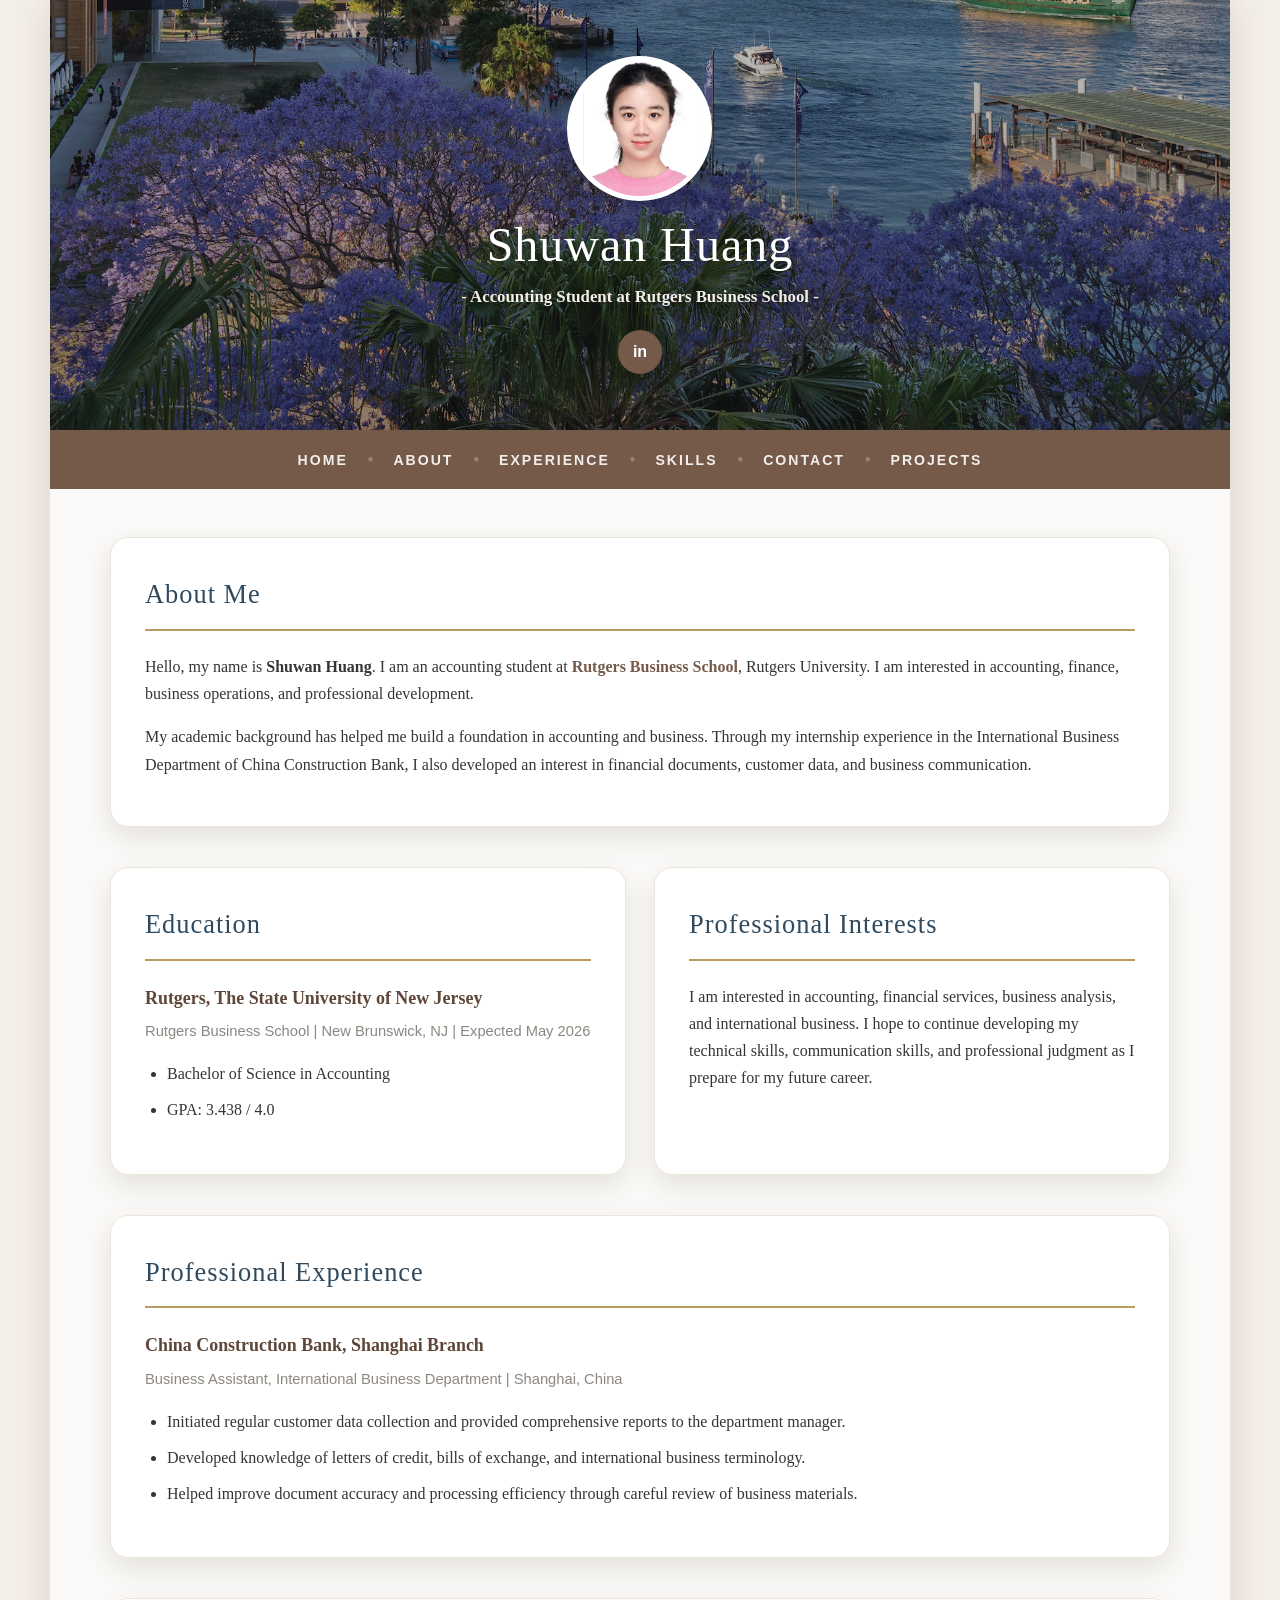
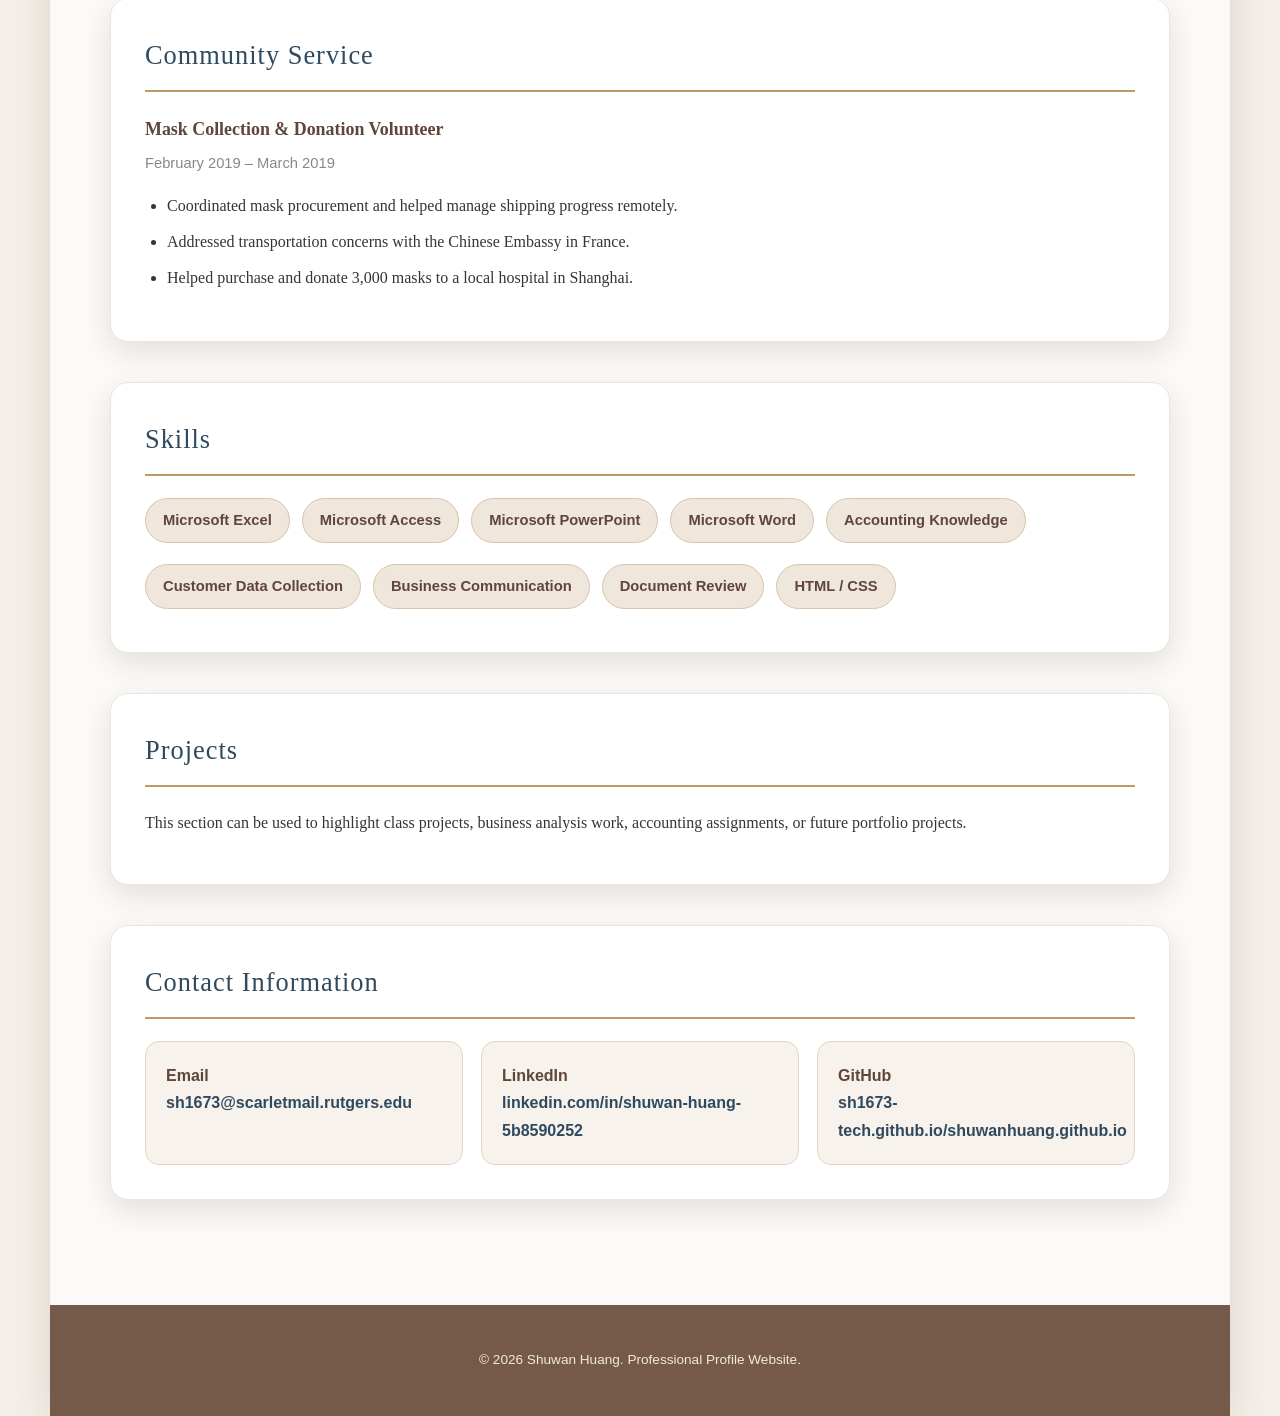
==== index.html @ 8caa64d0 "index.html" ====
<!DOCTYPE html>
<html lang="en">
<head>
    <meta charset="UTF-8">
    <meta name="viewport" content="width=device-width, initial-scale=1.0">
    <title>Professional Profile | Shuwan Huang</title>

    <style>
        :root {
            --cream: #f4efe8;
            --white: #ffffff;
            --warm-brown: #765a49;
            --deep-brown: #5f4638;
            --dark-blue: #2f4a5f;
            --gold: #b99b63;
            --text: #353535;
            --muted: #8d8780;
            --light-brown: #efe6dc;
            --card-shadow: 0 10px 28px rgba(70, 56, 45, 0.13);
        }

        * {
            box-sizing: border-box;
        }

        html {
            scroll-behavior: smooth;
        }

        body {
            margin: 0;
            font-family: Georgia, "Times New Roman", serif;
            background: var(--cream);
            color: var(--text);
            line-height: 1.7;
        }

        .page {
            max-width: 1180px;
            margin: 0 auto;
            background: var(--white);
            min-height: 100vh;
            box-shadow: 0 0 40px rgba(83, 67, 55, 0.16);
        }

        /* Compact Hero Section */
        .hero {
            min-height: 430px;
            background-image:
                linear-gradient(
                    rgba(20, 20, 20, 0.28),
                    rgba(20, 20, 20, 0.42)
                ),
                url("Assets/HeroImage.jpeg");
            background-size: cover;
            background-position: center;
            display: flex;
            align-items: center;
            justify-content: center;
            text-align: center;
            padding: 35px 20px;
            color: white;
        }

        .hero-content {
            max-width: 760px;
            padding: 18px 20px;
        }

        .profile-img {
            width: 145px;
            height: 145px;
            border-radius: 50%;
            object-fit: contain;
            object-position: center;
            background: #ffffff;
            border: 5px solid rgba(255, 255, 255, 0.95);
            box-shadow: 0 10px 26px rgba(0, 0, 0, 0.25);
            display: block;
            margin: 0 auto 18px;
        }

        .hero h1 {
            margin: 0;
            font-size: 3rem;
            font-weight: 500;
            letter-spacing: 1px;
            color: #ffffff;
            text-shadow: 0 3px 14px rgba(0, 0, 0, 0.35);
            line-height: 1.08;
        }

        .hero .subtitle {
            margin: 12px 0 0;
            font-size: 1.05rem;
            font-weight: 600;
            color: #f4efe8;
            text-shadow: 0 2px 10px rgba(0, 0, 0, 0.35);
        }

        .social-button {
            display: inline-flex;
            align-items: center;
            justify-content: center;
            margin-top: 18px;
            width: 44px;
            height: 44px;
            border-radius: 50%;
            background: var(--warm-brown);
            color: white;
            font-family: Arial, sans-serif;
            font-weight: bold;
            font-size: 1rem;
            text-decoration: none;
            transition: all 0.3s ease;
            box-shadow: 0 6px 18px rgba(0, 0, 0, 0.22);
        }

        .social-button:hover {
            background: var(--deep-brown);
            transform: translateY(-3px);
            text-decoration: none;
        }

        /* Navigation Bar */
        nav {
            background: var(--warm-brown);
            padding: 16px 20px;
            text-align: center;
            position: sticky;
            top: 0;
            z-index: 10;
        }

        nav a {
            color: white;
            text-decoration: none;
            font-family: "Segoe UI", Arial, sans-serif;
            font-weight: 700;
            letter-spacing: 2px;
            font-size: 0.88rem;
            text-transform: uppercase;
            margin: 0 16px;
            opacity: 0.9;
            transition: all 0.3s ease;
        }

        nav a:hover {
            opacity: 1;
            color: #f2dfb3;
            text-decoration: none;
        }

        nav span {
            color: rgba(255, 255, 255, 0.25);
            font-weight: bold;
        }

        /* Main Content */
        main {
            padding: 48px 60px 65px;
            background: #fbfaf8;
        }

        section {
            margin-bottom: 40px;
            background: white;
            border-radius: 18px;
            padding: 34px;
            box-shadow: var(--card-shadow);
            border: 1px solid #eee5da;
            transition: all 0.3s ease;
        }

        section:hover {
            transform: translateY(-3px);
            box-shadow: 0 14px 34px rgba(70, 56, 45, 0.17);
        }

        h2 {
            margin-top: 0;
            margin-bottom: 22px;
            color: var(--dark-blue);
            font-size: 1.65rem;
            font-weight: 500;
            letter-spacing: 1px;
            border-bottom: 2px solid var(--gold);
            padding-bottom: 12px;
        }

        h3 {
            margin-bottom: 6px;
            color: var(--deep-brown);
            font-size: 1.12rem;
        }

        p {
            margin-bottom: 14px;
        }

        .date-location {
            margin-top: 0;
            color: var(--muted);
            font-family: "Segoe UI", Arial, sans-serif;
            font-size: 0.92rem;
        }

        .highlight {
            color: var(--warm-brown);
            font-weight: 700;
        }

        ul {
            padding-left: 22px;
        }

        li {
            margin-bottom: 9px;
        }

        .two-column {
            display: grid;
            grid-template-columns: 1fr 1fr;
            gap: 28px;
        }

        .skills-list {
            display: flex;
            flex-wrap: wrap;
            gap: 12px;
            list-style: none;
            padding: 0;
            margin: 0;
        }

        .skills-list li {
            background: var(--light-brown);
            color: var(--deep-brown);
            border: 1px solid #d8c4ad;
            padding: 9px 17px;
            border-radius: 999px;
            font-family: "Segoe UI", Arial, sans-serif;
            font-size: 0.92rem;
            font-weight: 600;
        }

        .contact-grid {
            display: grid;
            grid-template-columns: repeat(auto-fit, minmax(230px, 1fr));
            gap: 18px;
            font-family: "Segoe UI", Arial, sans-serif;
        }

        .contact-card {
            background: #f7f2eb;
            padding: 20px;
            border-radius: 14px;
            border: 1px solid #e2d3c2;
            transition: all 0.3s ease;
        }

        .contact-card:hover {
            transform: translateY(-3px);
            box-shadow: 0 8px 18px rgba(70, 56, 45, 0.12);
        }

        .contact-card strong {
            color: var(--deep-brown);
        }

        a {
            color: var(--dark-blue);
            text-decoration: none;
            font-weight: 600;
        }

        a:hover {
            color: var(--warm-brown);
            text-decoration: underline;
        }

        footer {
            text-align: center;
            padding: 30px 20px;
            background: var(--warm-brown);
            color: #f1e8df;
            font-family: "Segoe UI", Arial, sans-serif;
            font-size: 0.85rem;
        }

        @media (max-width: 768px) {
            .hero {
                min-height: 390px;
                padding: 32px 18px;
            }

            .profile-img {
                width: 125px;
                height: 125px;
                margin-bottom: 16px;
            }

            .hero h1 {
                font-size: 2.3rem;
            }

            .hero .subtitle {
                font-size: 0.95rem;
            }

            .social-button {
                width: 40px;
                height: 40px;
                font-size: 0.95rem;
                margin-top: 15px;
            }

            nav a {
                display: inline-block;
                margin: 7px 9px;
                font-size: 0.78rem;
            }

            nav span {
                display: none;
            }

            main {
                padding: 35px 20px;
            }

            .two-column {
                grid-template-columns: 1fr;
            }

            section {
                padding: 26px;
            }
        }
    </style>
</head>

<body>
    <div class="page">

        <header class="hero">
            <div class="hero-content">
                <img src="Assets/ProfilePic.jpeg" alt="Shuwan Huang Profile Picture" class="profile-img">

                <h1>Shuwan Huang</h1>
                <p class="subtitle">- Accounting Student at Rutgers Business School -</p>

                <a class="social-button"
                   href="https://www.linkedin.com/in/shuwan-huang-5b8590252"
                   target="_blank"
                   aria-label="LinkedIn Profile">
                    in
                </a>
            </div>
        </header>

        <nav>
            <a href="#about">Home</a>
            <span>•</span>
            <a href="#education">About</a>
            <span>•</span>
            <a href="#experience">Experience</a>
            <span>•</span>
            <a href="#skills">Skills</a>
            <span>•</span>
            <a href="#contact">Contact</a>
            <span>•</span>
            <a href="#projects">Projects</a>
        </nav>

        <main>
            <section id="about">
                <h2>About Me</h2>

                <p>
                    Hello, my name is <strong>Shuwan Huang</strong>. I am an accounting student at
                    <span class="highlight">Rutgers Business School</span>, Rutgers University.
                    I am interested in accounting, finance, business operations, and professional development.
                </p>

                <p>
                    My academic background has helped me build a foundation in accounting and business.
                    Through my internship experience in the International Business Department of China Construction Bank,
                    I also developed an interest in financial documents, customer data, and business communication.
                </p>
            </section>

            <div class="two-column">
                <section id="education">
                    <h2>Education</h2>

                    <h3>Rutgers, The State University of New Jersey</h3>
                    <p class="date-location">
                        Rutgers Business School | New Brunswick, NJ | Expected May 2026
                    </p>

                    <ul>
                        <li>Bachelor of Science in Accounting</li>
                        <li>GPA: 3.438 / 4.0</li>
                    </ul>
                </section>

                <section id="interests">
                    <h2>Professional Interests</h2>

                    <p>
                        I am interested in accounting, financial services, business analysis,
                        and international business. I hope to continue developing my technical skills,
                        communication skills, and professional judgment as I prepare for my future career.
                    </p>
                </section>
            </div>

            <section id="experience">
                <h2>Professional Experience</h2>

                <h3>China Construction Bank, Shanghai Branch</h3>
                <p class="date-location">
                    Business Assistant, International Business Department | Shanghai, China
                </p>

                <ul>
                    <li>Initiated regular customer data collection and provided comprehensive reports to the department manager.</li>
                    <li>Developed knowledge of letters of credit, bills of exchange, and international business terminology.</li>
                    <li>Helped improve document accuracy and processing efficiency through careful review of business materials.</li>
                </ul>
            </section>

            <section id="service">
                <h2>Community Service</h2>

                <h3>Mask Collection & Donation Volunteer</h3>
                <p class="date-location">February 2019 – March 2019</p>

                <ul>
                    <li>Coordinated mask procurement and helped manage shipping progress remotely.</li>
                    <li>Addressed transportation concerns with the Chinese Embassy in France.</li>
                    <li>Helped purchase and donate 3,000 masks to a local hospital in Shanghai.</li>
                </ul>
            </section>

            <section id="skills">
                <h2>Skills</h2>

                <ul class="skills-list">
                    <li>Microsoft Excel</li>
                    <li>Microsoft Access</li>
                    <li>Microsoft PowerPoint</li>
                    <li>Microsoft Word</li>
                    <li>Accounting Knowledge</li>
                    <li>Customer Data Collection</li>
                    <li>Business Communication</li>
                    <li>Document Review</li>
                    <li>HTML / CSS</li>
                </ul>
            </section>

            <section id="projects">
                <h2>Projects</h2>

                <p>
                    This section can be used to highlight class projects, business analysis work,
                    accounting assignments, or future portfolio projects.
                </p>
            </section>

            <section id="contact">
                <h2>Contact Information</h2>

                <div class="contact-grid">
                    <div class="contact-card">
                        <strong>Email</strong><br>
                        <a href="mailto:sh1673@scarletmail.rutgers.edu">
                            sh1673@scarletmail.rutgers.edu
                        </a>
                    </div>

                    <div class="contact-card">
                        <strong>LinkedIn</strong><br>
                        <a href="https://www.linkedin.com/in/shuwan-huang-5b8590252" target="_blank">
                            linkedin.com/in/shuwan-huang-5b8590252
                        </a>
                    </div>

                    <div class="contact-card">
                        <strong>GitHub</strong><br>
                        <a href="https://sh1673-tech.github.io/shuwanhuang.github.io/" target="_blank">
                            sh1673-tech.github.io/shuwanhuang.github.io
                        </a>
                    </div>
                </div>
            </section>
        </main>

        <footer>
            <p>&copy; 2026 Shuwan Huang. Professional Profile Website.</p>
        </footer>

    </div>
</body>
</html>
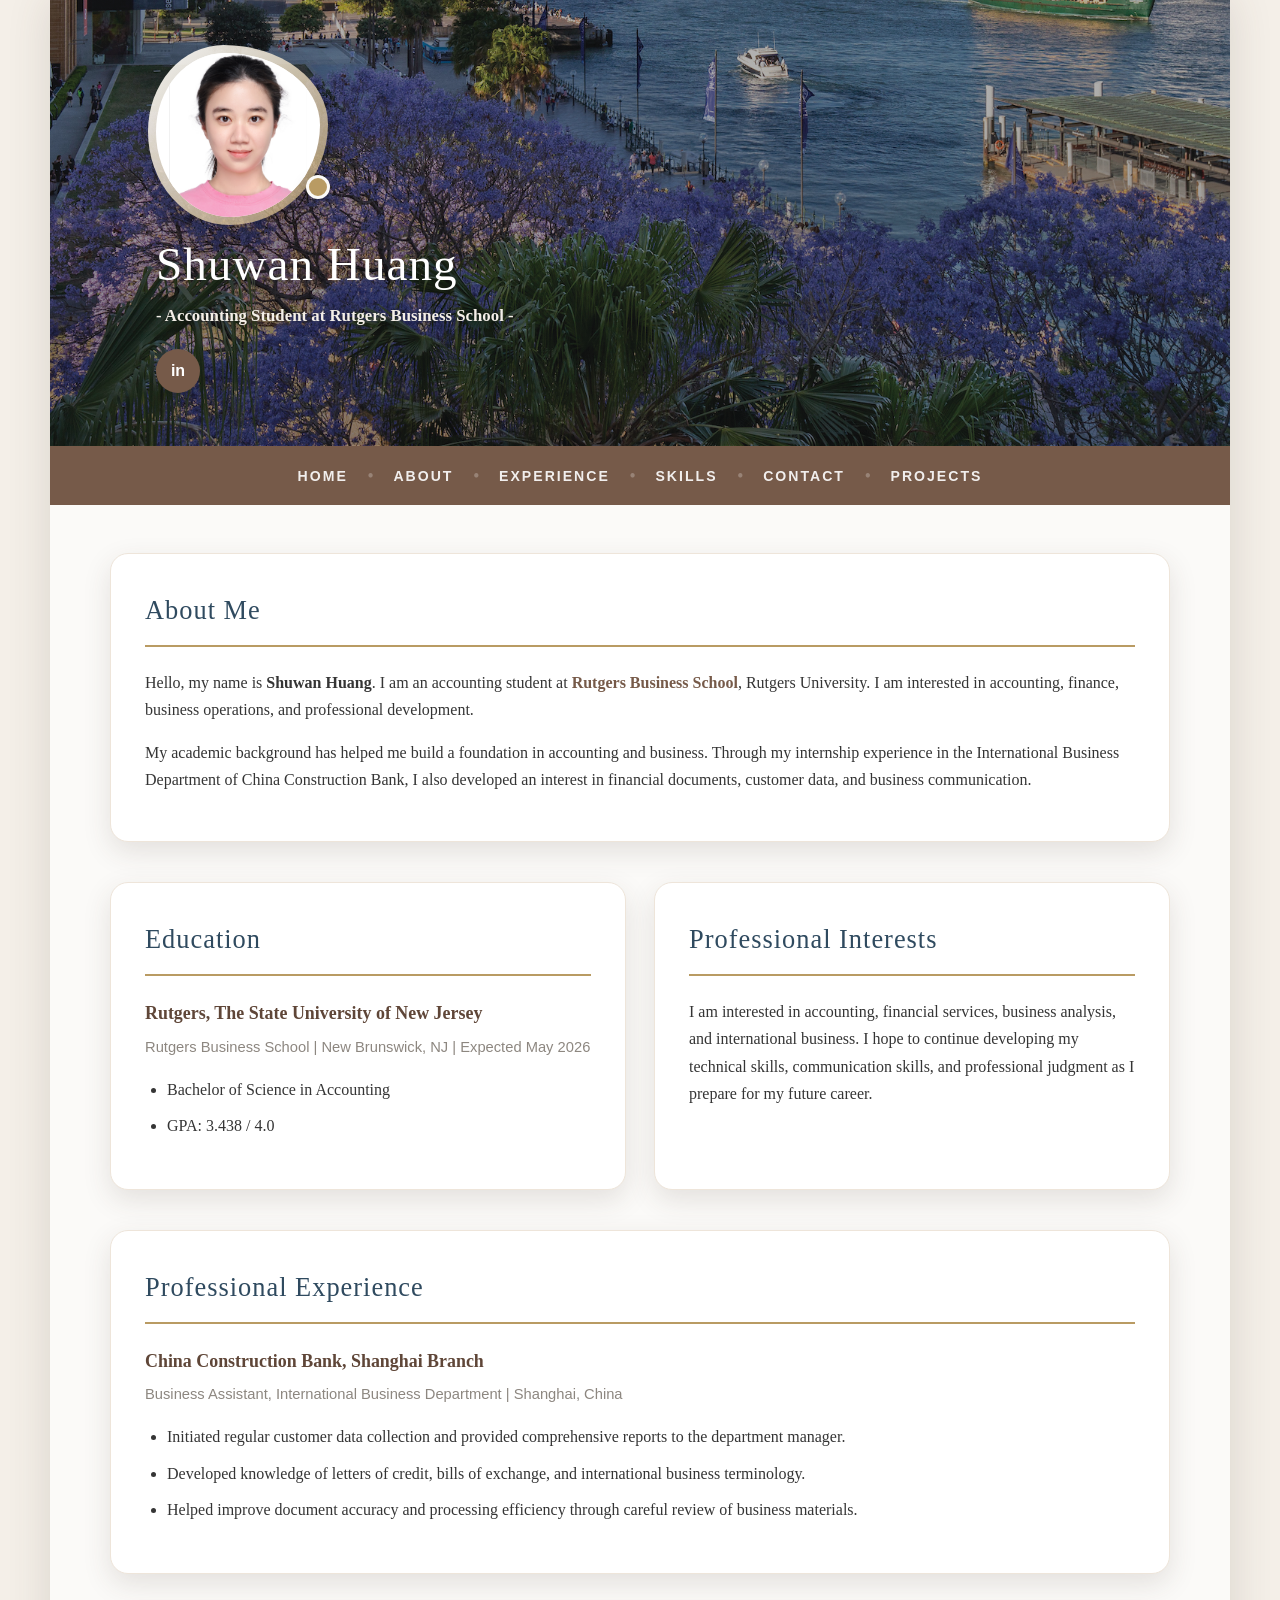
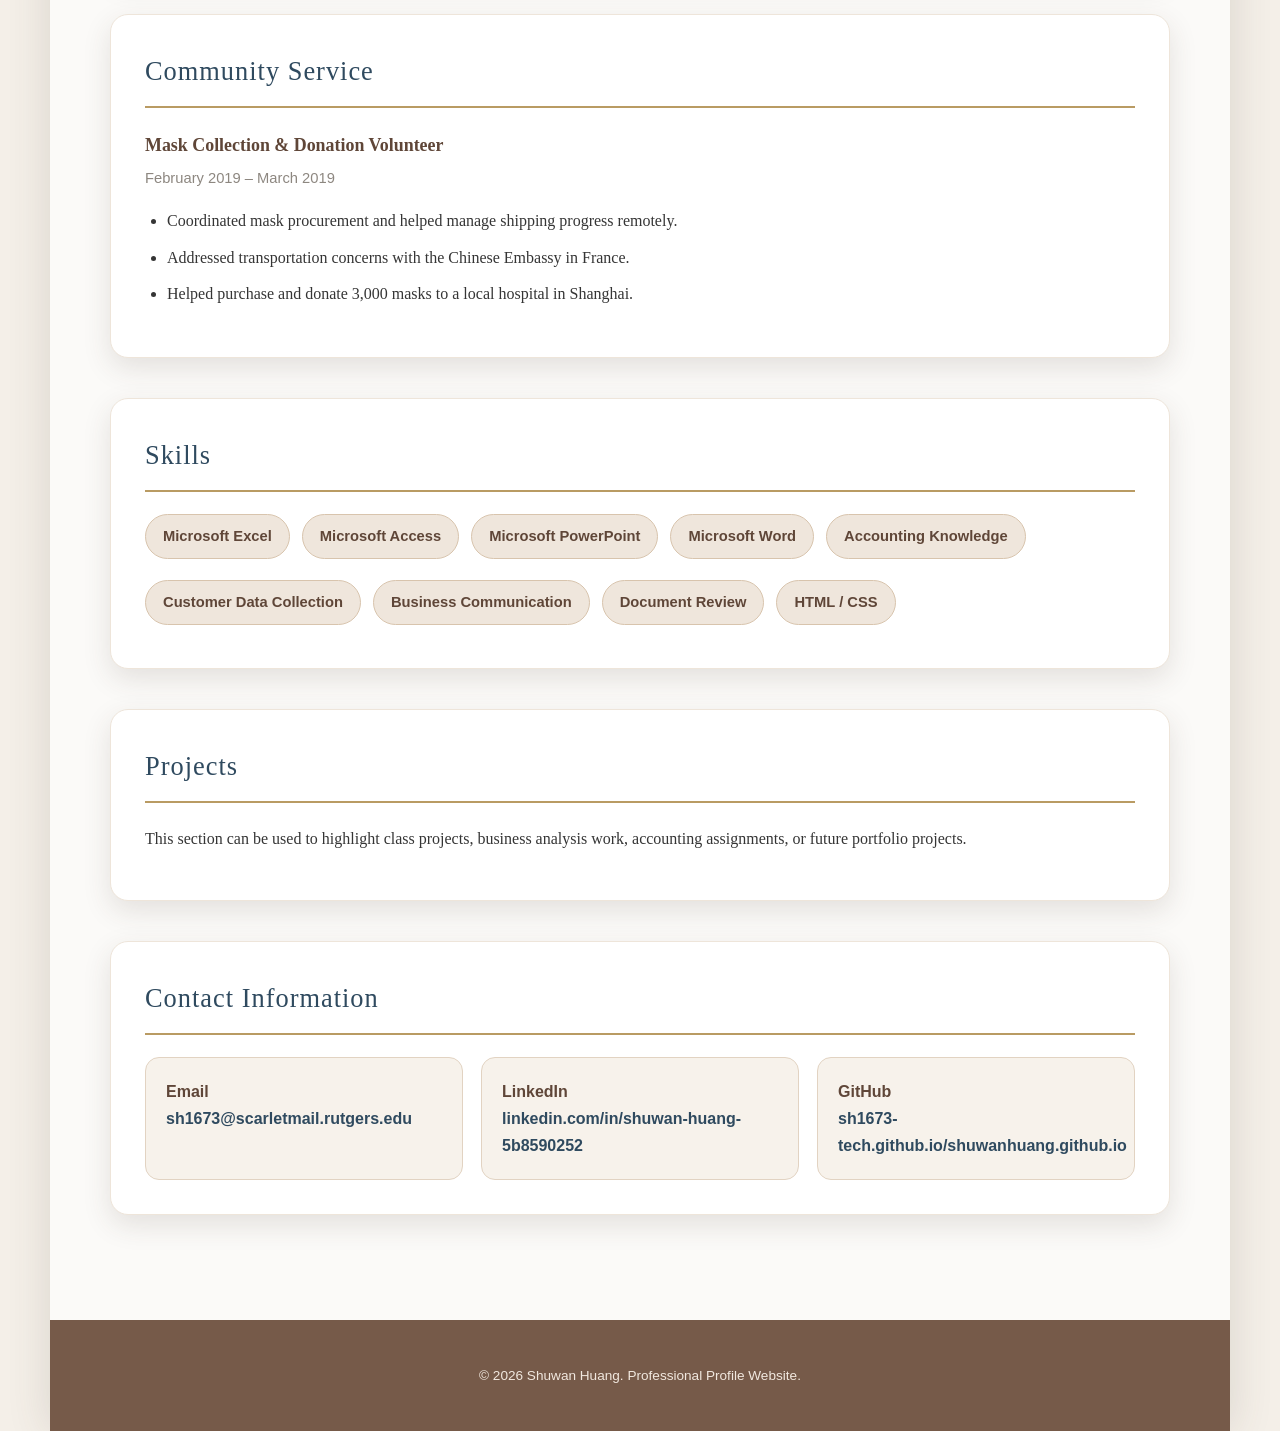
==== commit a08b8d75: "index.html" ====
--- a/index.html
+++ b/index.html
@@ -48,45 +48,82 @@
             min-height: 430px;
             background-image:
                 linear-gradient(
-                    rgba(20, 20, 20, 0.28),
-                    rgba(20, 20, 20, 0.42)
+                    rgba(20, 20, 20, 0.30),
+                    rgba(20, 20, 20, 0.46)
                 ),
                 url("Assets/HeroImage.jpeg");
             background-size: cover;
             background-position: center;
             display: flex;
             align-items: center;
-            justify-content: center;
-            text-align: center;
-            padding: 35px 20px;
+            justify-content: flex-start;
+            text-align: left;
+            padding: 35px 20px 35px 86px;
             color: white;
         }
 
         .hero-content {
-            max-width: 760px;
+            max-width: 560px;
             padding: 18px 20px;
         }
 
+        /* More dynamic profile frame */
+        .profile-frame {
+            position: relative;
+            width: 164px;
+            height: 164px;
+            margin: 0 0 22px 0;
+        }
+
+        .profile-frame::before {
+            content: "";
+            position: absolute;
+            inset: -8px;
+            background: linear-gradient(135deg, rgba(255,255,255,0.95), rgba(185,155,99,0.78));
+            border-radius: 42% 58% 55% 45% / 48% 44% 56% 52%;
+            box-shadow: 0 14px 34px rgba(0, 0, 0, 0.28);
+            z-index: 0;
+        }
+
+        .profile-frame::after {
+            content: "";
+            position: absolute;
+            width: 18px;
+            height: 18px;
+            right: -10px;
+            bottom: 18px;
+            background: var(--gold);
+            border: 3px solid rgba(255, 255, 255, 0.95);
+            border-radius: 50%;
+            box-shadow: 0 6px 16px rgba(0, 0, 0, 0.20);
+            z-index: 2;
+        }
+
         .profile-img {
-            width: 145px;
-            height: 145px;
-            border-radius: 50%;
+            position: relative;
+            z-index: 1;
+            width: 164px;
+            height: 164px;
+            border-radius: 42% 58% 55% 45% / 48% 44% 56% 52%;
             object-fit: contain;
             object-position: center;
             background: #ffffff;
-            border: 5px solid rgba(255, 255, 255, 0.95);
-            box-shadow: 0 10px 26px rgba(0, 0, 0, 0.25);
             display: block;
-            margin: 0 auto 18px;
+            transition: all 0.35s ease;
+        }
+
+        .profile-frame:hover .profile-img {
+            transform: scale(1.03);
+            border-radius: 50%;
         }
 
         .hero h1 {
             margin: 0;
-            font-size: 3rem;
+            font-size: 2.95rem;
             font-weight: 500;
             letter-spacing: 1px;
             color: #ffffff;
-            text-shadow: 0 3px 14px rgba(0, 0, 0, 0.35);
+            text-shadow: 0 3px 14px rgba(0, 0, 0, 0.36);
             line-height: 1.08;
         }
 
@@ -291,13 +328,25 @@
         @media (max-width: 768px) {
             .hero {
                 min-height: 390px;
-                padding: 32px 18px;
+                padding: 32px 22px;
+                justify-content: center;
+                text-align: center;
+            }
+
+            .hero-content {
+                max-width: 100%;
+                padding: 12px 10px;
+            }
+
+            .profile-frame {
+                width: 130px;
+                height: 130px;
+                margin: 0 auto 18px;
             }
 
             .profile-img {
-                width: 125px;
-                height: 125px;
-                margin-bottom: 16px;
+                width: 130px;
+                height: 130px;
             }
 
             .hero h1 {
@@ -345,7 +394,10 @@
 
         <header class="hero">
             <div class="hero-content">
-                <img src="Assets/ProfilePic.jpeg" alt="Shuwan Huang Profile Picture" class="profile-img">
+
+                <div class="profile-frame">
+                    <img src="Assets/ProfilePic.jpeg" alt="Shuwan Huang Profile Picture" class="profile-img">
+                </div>
 
                 <h1>Shuwan Huang</h1>
                 <p class="subtitle">- Accounting Student at Rutgers Business School -</p>
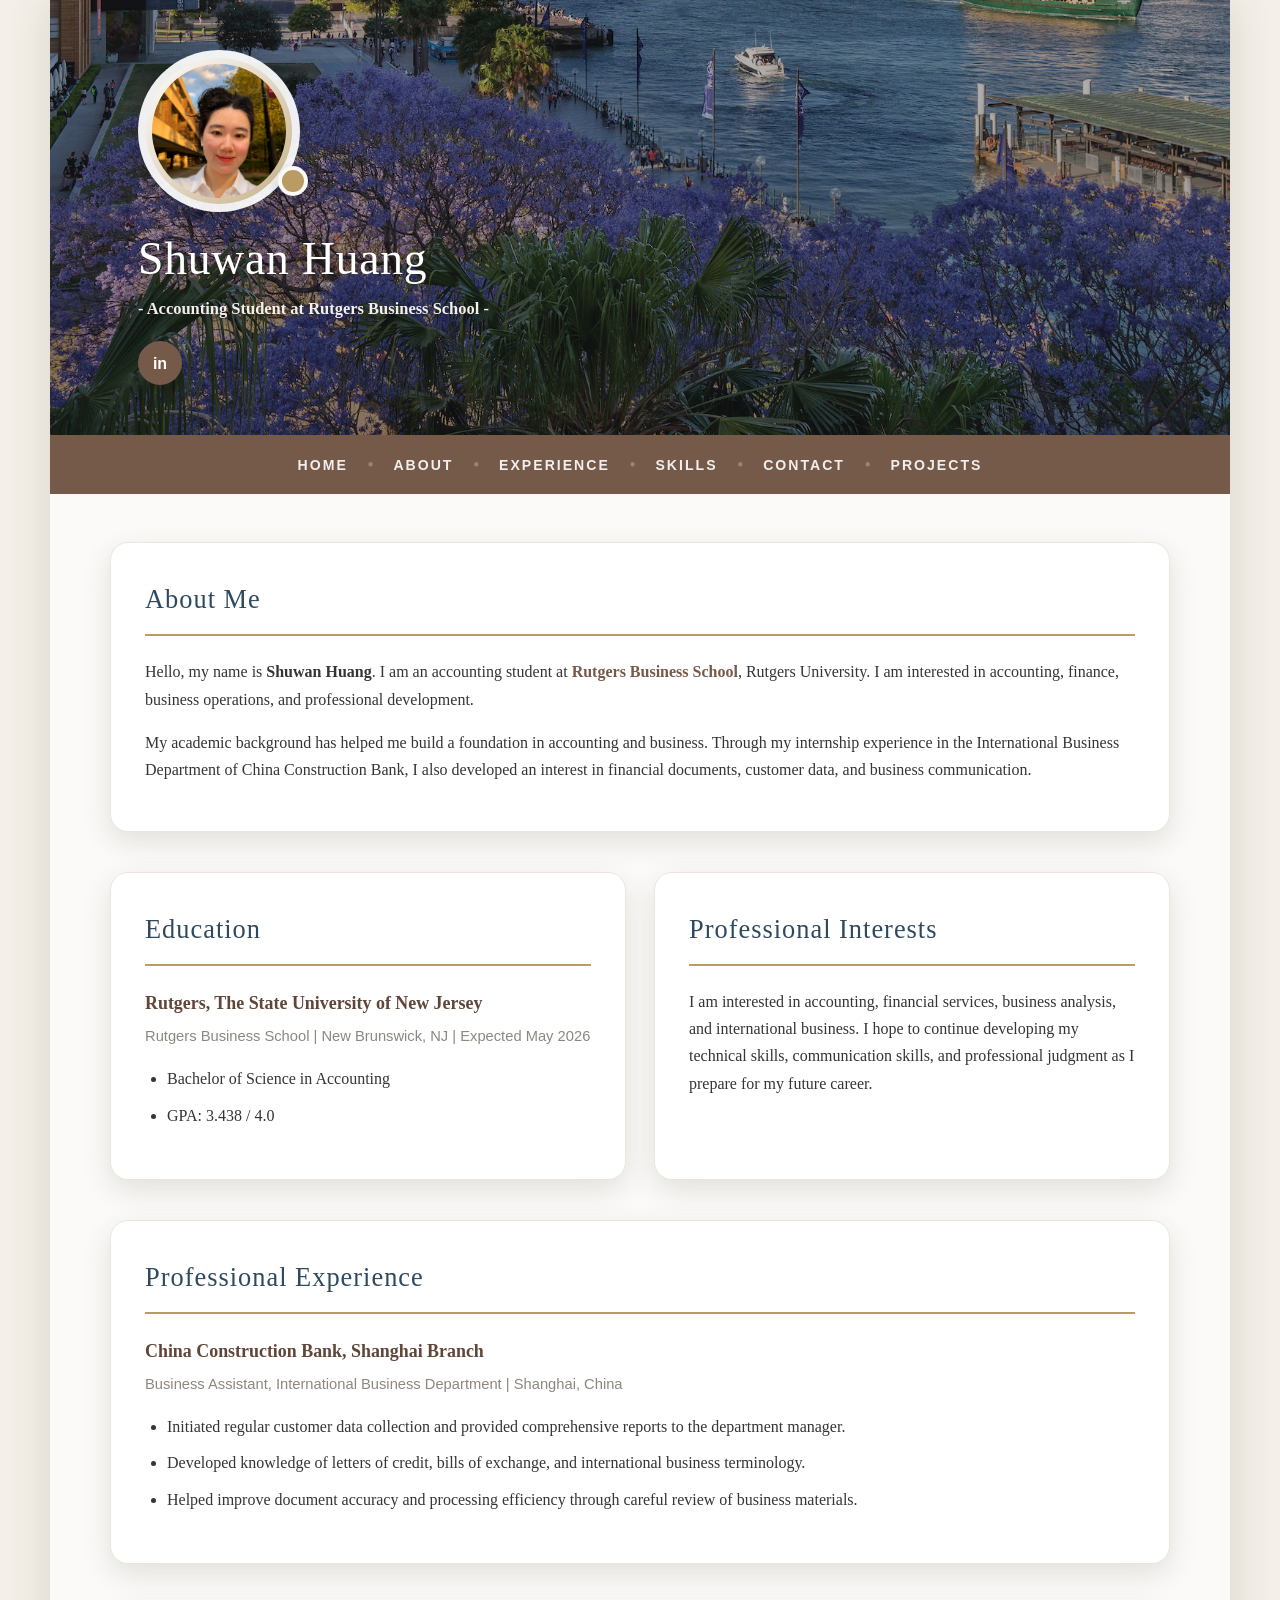
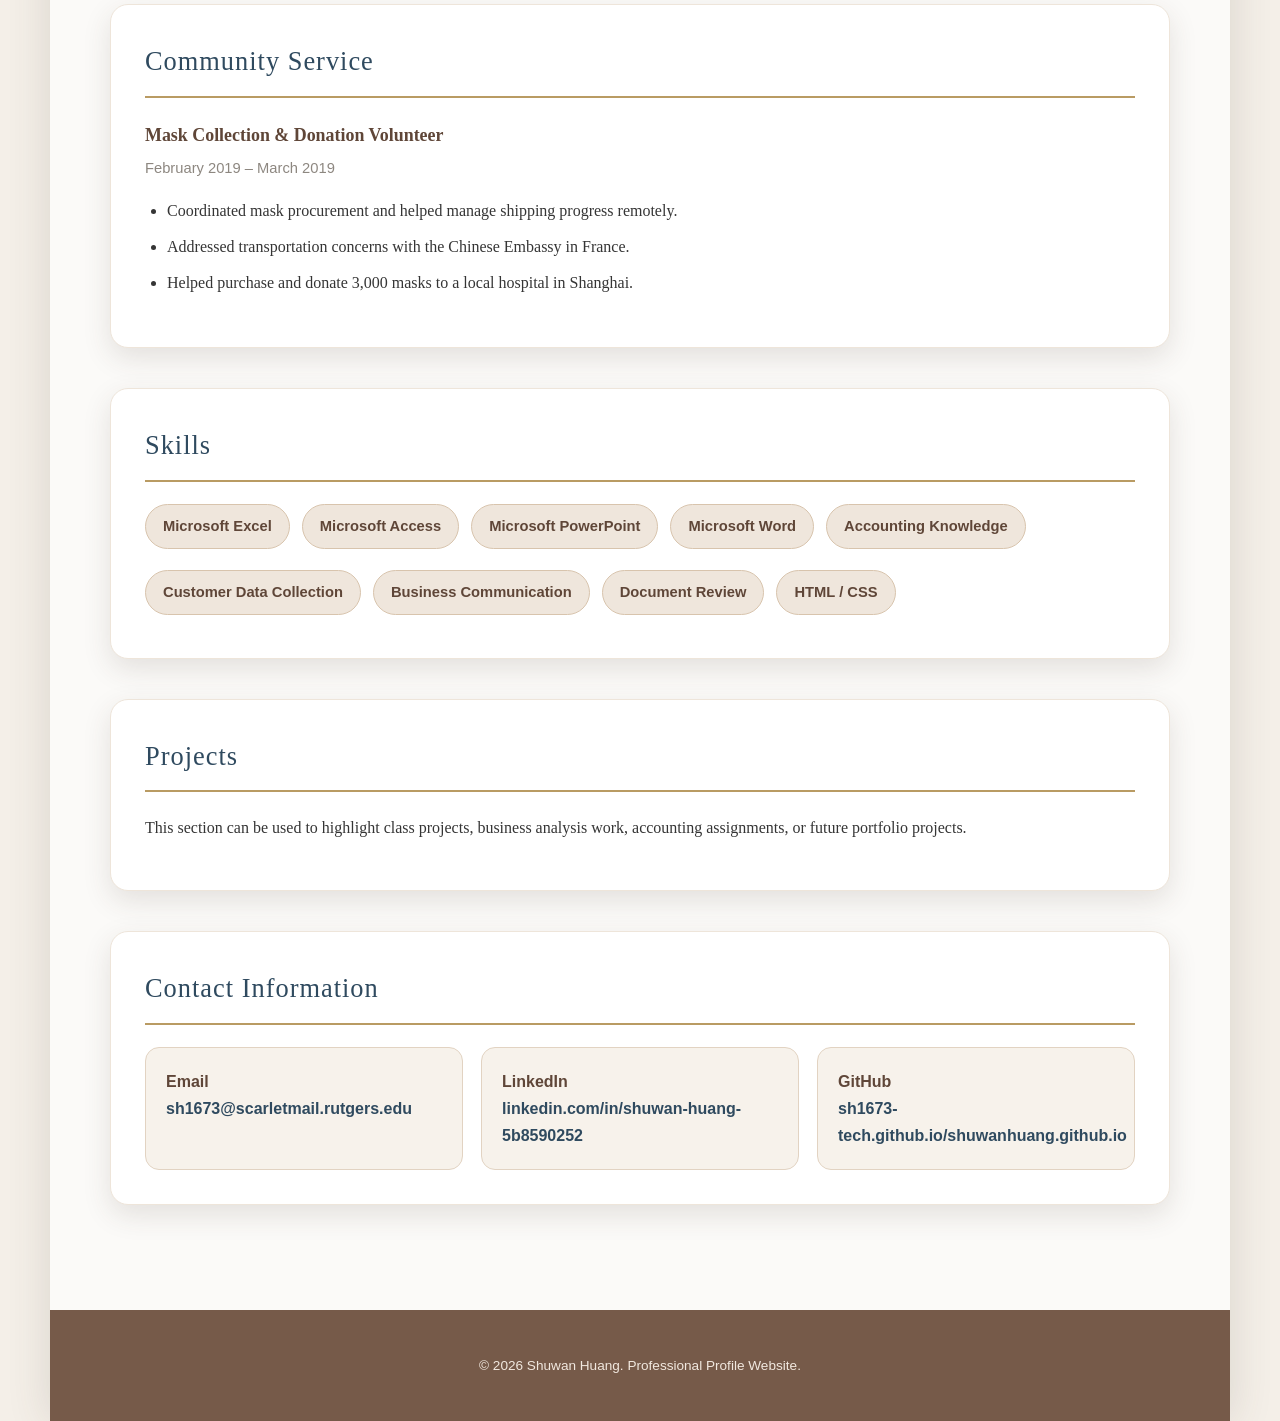
==== commit 7c70bd76: "index.html" ====
--- a/index.html
+++ b/index.html
@@ -43,9 +43,9 @@
             box-shadow: 0 0 40px rgba(83, 67, 55, 0.16);
         }
 
-        /* Compact Hero Section */
+        /* Hero Section */
         .hero {
-            min-height: 430px;
+            min-height: 420px;
             background-image:
                 linear-gradient(
                     rgba(20, 20, 20, 0.30),
@@ -58,78 +58,82 @@
             align-items: center;
             justify-content: flex-start;
             text-align: left;
-            padding: 35px 20px 35px 86px;
+            padding: 34px 20px 34px 78px;
             color: white;
         }
 
         .hero-content {
             max-width: 560px;
-            padding: 18px 20px;
-        }
-
-        /* More dynamic profile frame */
-        .profile-frame {
+            padding: 16px 10px;
+        }
+
+        /* Better avatar frame */
+        .profile-wrap {
             position: relative;
-            width: 164px;
-            height: 164px;
-            margin: 0 0 22px 0;
-        }
-
-        .profile-frame::before {
+            width: 162px;
+            height: 162px;
+            margin-bottom: 22px;
+        }
+
+        .profile-wrap::before {
             content: "";
             position: absolute;
-            inset: -8px;
-            background: linear-gradient(135deg, rgba(255,255,255,0.95), rgba(185,155,99,0.78));
-            border-radius: 42% 58% 55% 45% / 48% 44% 56% 52%;
-            box-shadow: 0 14px 34px rgba(0, 0, 0, 0.28);
+            width: 162px;
+            height: 162px;
+            border-radius: 50%;
+            background: rgba(255, 255, 255, 0.92);
+            top: 0;
+            left: 0;
+            box-shadow: 0 12px 28px rgba(0, 0, 0, 0.24);
             z-index: 0;
         }
 
-        .profile-frame::after {
+        .profile-wrap::after {
             content: "";
             position: absolute;
-            width: 18px;
-            height: 18px;
-            right: -10px;
-            bottom: 18px;
+            width: 22px;
+            height: 22px;
+            border-radius: 50%;
             background: var(--gold);
-            border: 3px solid rgba(255, 255, 255, 0.95);
+            border: 4px solid rgba(255, 255, 255, 0.95);
+            right: -8px;
+            bottom: 16px;
+            z-index: 3;
+            box-shadow: 0 6px 14px rgba(0, 0, 0, 0.18);
+        }
+
+        .profile-ring {
+            position: absolute;
+            inset: 8px;
             border-radius: 50%;
-            box-shadow: 0 6px 16px rgba(0, 0, 0, 0.20);
-            z-index: 2;
+            padding: 6px;
+            background: linear-gradient(135deg, rgba(255,255,255,0.96), rgba(185,155,99,0.75));
+            z-index: 1;
         }
 
         .profile-img {
-            position: relative;
-            z-index: 1;
-            width: 164px;
-            height: 164px;
-            border-radius: 42% 58% 55% 45% / 48% 44% 56% 52%;
-            object-fit: contain;
+            width: 100%;
+            height: 100%;
+            display: block;
+            border-radius: 50%;
+            object-fit: cover;
             object-position: center;
             background: #ffffff;
-            display: block;
-            transition: all 0.35s ease;
-        }
-
-        .profile-frame:hover .profile-img {
-            transform: scale(1.03);
-            border-radius: 50%;
         }
 
         .hero h1 {
             margin: 0;
-            font-size: 2.95rem;
+            font-size: 2.85rem;
             font-weight: 500;
-            letter-spacing: 1px;
+            letter-spacing: 0.8px;
             color: #ffffff;
-            text-shadow: 0 3px 14px rgba(0, 0, 0, 0.36);
+            text-shadow: 0 3px 14px rgba(0, 0, 0, 0.35);
             line-height: 1.08;
         }
 
         .hero .subtitle {
             margin: 12px 0 0;
-            font-size: 1.05rem;
+            font-size: 1.03rem;
             font-weight: 600;
             color: #f4efe8;
             text-shadow: 0 2px 10px rgba(0, 0, 0, 0.35);
@@ -328,7 +332,7 @@
         @media (max-width: 768px) {
             .hero {
                 min-height: 390px;
-                padding: 32px 22px;
+                padding: 30px 22px;
                 justify-content: center;
                 text-align: center;
             }
@@ -338,19 +342,24 @@
                 padding: 12px 10px;
             }
 
-            .profile-frame {
-                width: 130px;
-                height: 130px;
+            .profile-wrap {
+                width: 132px;
+                height: 132px;
                 margin: 0 auto 18px;
             }
 
-            .profile-img {
-                width: 130px;
-                height: 130px;
+            .profile-wrap::before {
+                width: 132px;
+                height: 132px;
+            }
+
+            .profile-ring {
+                inset: 7px;
+                padding: 5px;
             }
 
             .hero h1 {
-                font-size: 2.3rem;
+                font-size: 2.25rem;
             }
 
             .hero .subtitle {
@@ -395,8 +404,10 @@
         <header class="hero">
             <div class="hero-content">
 
-                <div class="profile-frame">
-                    <img src="Assets/ProfilePic.jpeg" alt="Shuwan Huang Profile Picture" class="profile-img">
+                <div class="profile-wrap">
+                    <div class="profile-ring">
+                        <img src="Assets/ProfilePic.jpeg" alt="Shuwan Huang Profile Picture" class="profile-img">
+                    </div>
                 </div>
 
                 <h1>Shuwan Huang</h1>
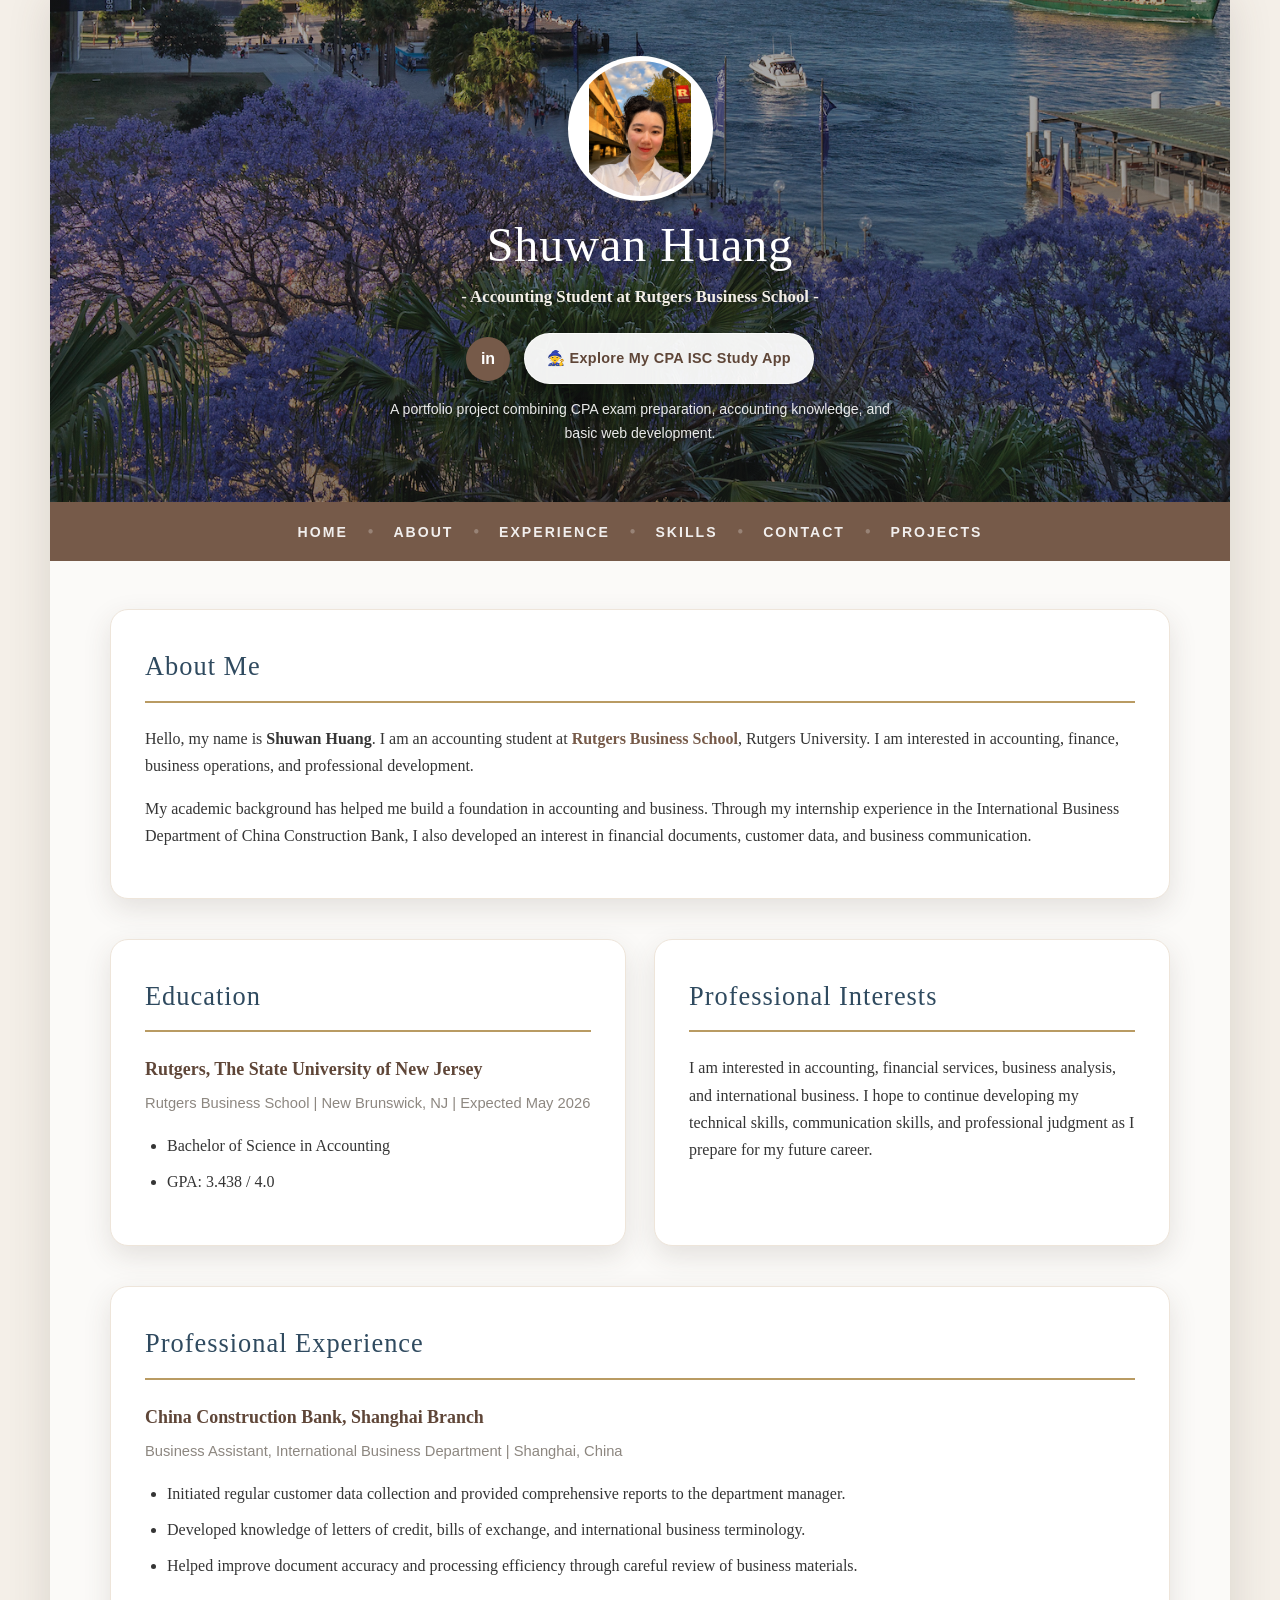
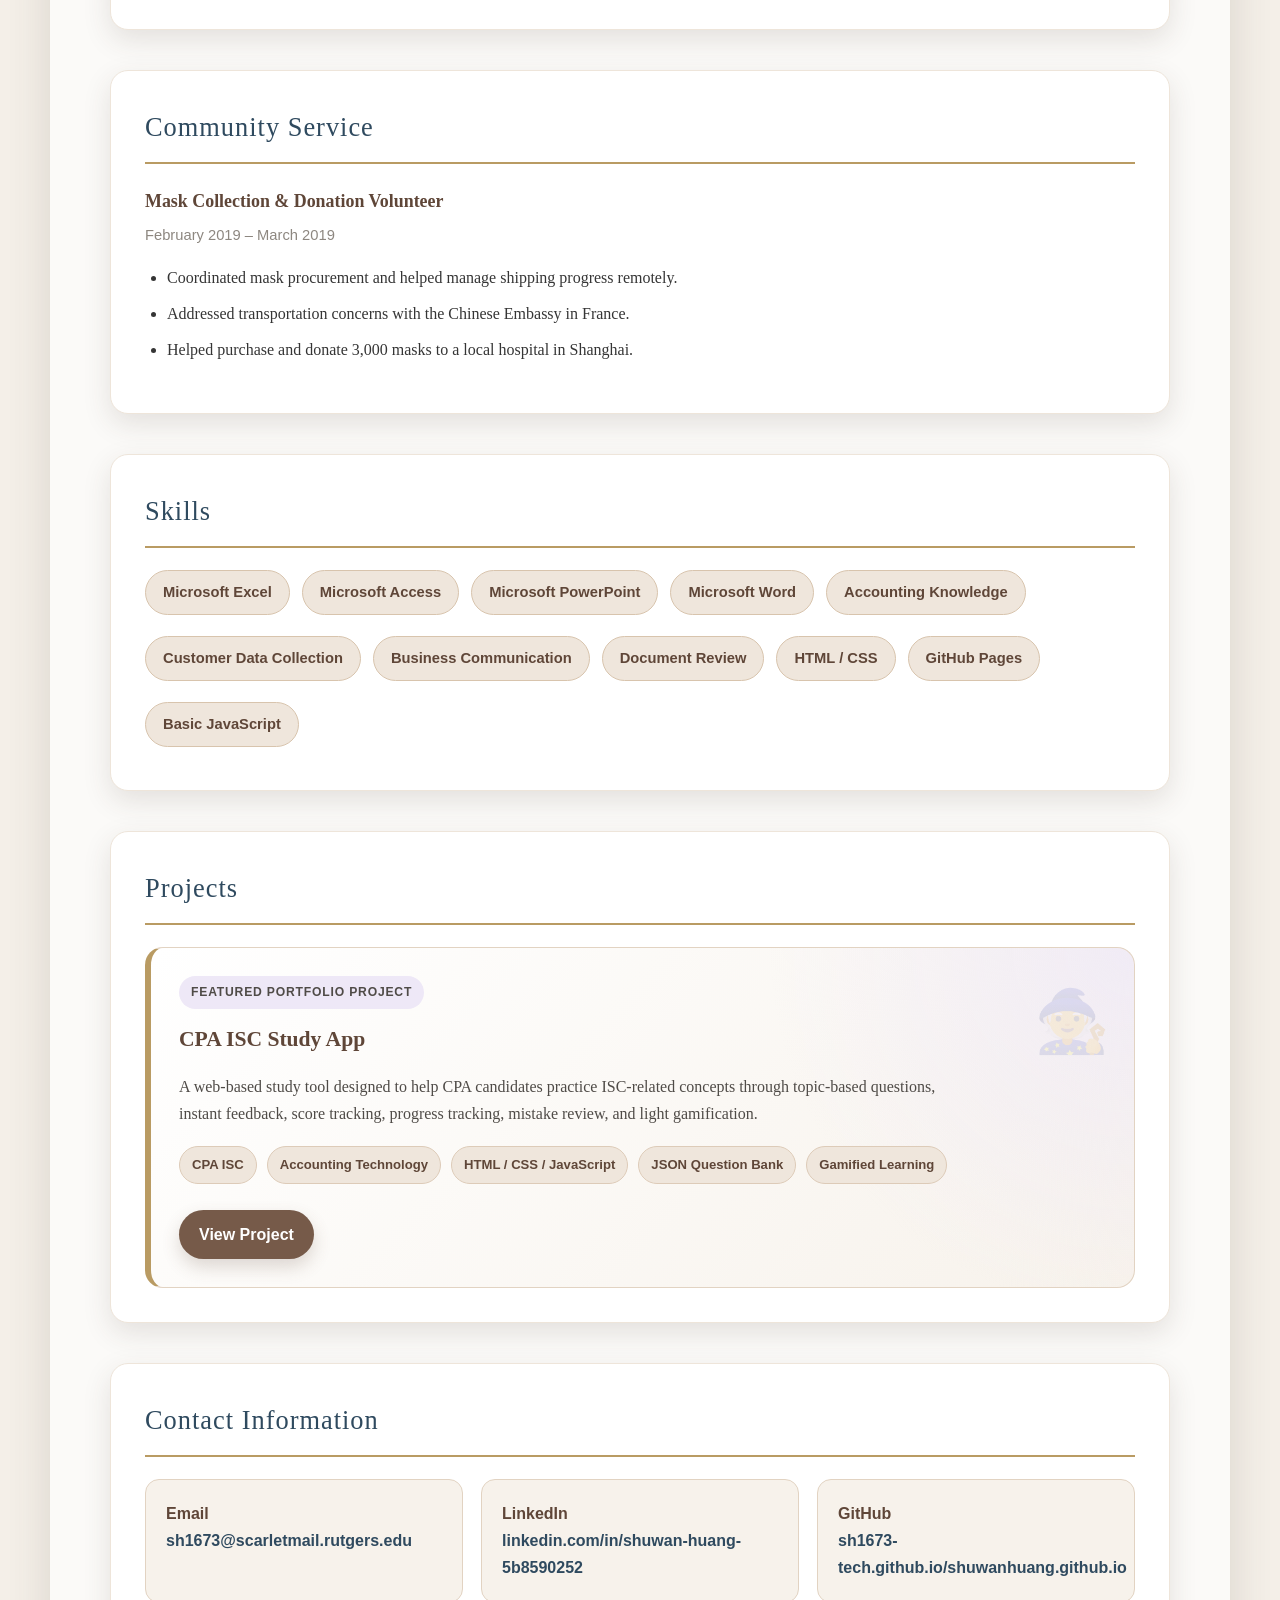
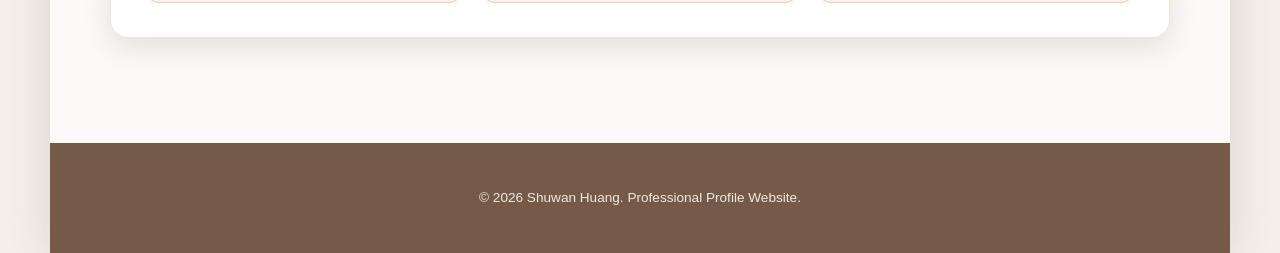
==== commit 7667a496: "index.html" ====
--- a/index.html
+++ b/index.html
@@ -13,9 +13,11 @@
             --deep-brown: #5f4638;
             --dark-blue: #2f4a5f;
             --gold: #b99b63;
+            --soft-gold: #f2dfb3;
             --text: #353535;
             --muted: #8d8780;
             --light-brown: #efe6dc;
+            --lavender: #eee8f7;
             --card-shadow: 0 10px 28px rgba(70, 56, 45, 0.13);
         }
 
@@ -43,89 +45,47 @@
             box-shadow: 0 0 40px rgba(83, 67, 55, 0.16);
         }
 
-        /* Hero Section */
         .hero {
-            min-height: 420px;
+            min-height: 460px;
             background-image:
                 linear-gradient(
-                    rgba(20, 20, 20, 0.30),
-                    rgba(20, 20, 20, 0.46)
+                    rgba(20, 20, 20, 0.34),
+                    rgba(20, 20, 20, 0.48)
                 ),
                 url("Assets/HeroImage.jpeg");
             background-size: cover;
             background-position: center;
             display: flex;
             align-items: center;
-            justify-content: flex-start;
-            text-align: left;
-            padding: 34px 20px 34px 78px;
+            justify-content: center;
+            text-align: center;
+            padding: 38px 20px;
             color: white;
         }
 
         .hero-content {
-            max-width: 560px;
-            padding: 16px 10px;
-        }
-
-        /* Better avatar frame */
-        .profile-wrap {
-            position: relative;
-            width: 162px;
-            height: 162px;
-            margin-bottom: 22px;
-        }
-
-        .profile-wrap::before {
-            content: "";
-            position: absolute;
-            width: 162px;
-            height: 162px;
+            max-width: 820px;
+            padding: 18px 20px;
+        }
+
+        .profile-img {
+            width: 145px;
+            height: 145px;
             border-radius: 50%;
-            background: rgba(255, 255, 255, 0.92);
-            top: 0;
-            left: 0;
-            box-shadow: 0 12px 28px rgba(0, 0, 0, 0.24);
-            z-index: 0;
-        }
-
-        .profile-wrap::after {
-            content: "";
-            position: absolute;
-            width: 22px;
-            height: 22px;
-            border-radius: 50%;
-            background: var(--gold);
-            border: 4px solid rgba(255, 255, 255, 0.95);
-            right: -8px;
-            bottom: 16px;
-            z-index: 3;
-            box-shadow: 0 6px 14px rgba(0, 0, 0, 0.18);
-        }
-
-        .profile-ring {
-            position: absolute;
-            inset: 8px;
-            border-radius: 50%;
-            padding: 6px;
-            background: linear-gradient(135deg, rgba(255,255,255,0.96), rgba(185,155,99,0.75));
-            z-index: 1;
-        }
-
-        .profile-img {
-            width: 100%;
-            height: 100%;
-            display: block;
-            border-radius: 50%;
-            object-fit: cover;
+            object-fit: contain;
             object-position: center;
             background: #ffffff;
+            border: 5px solid rgba(255, 255, 255, 0.95);
+            box-shadow: 0 10px 26px rgba(0, 0, 0, 0.25);
+            display: block;
+            margin: 0 auto 18px;
         }
 
         .hero h1 {
             margin: 0;
-            font-size: 2.85rem;
+            font-size: 3rem;
             font-weight: 500;
-            letter-spacing: 0.8px;
+            letter-spacing: 1px;
             color: #ffffff;
             text-shadow: 0 3px 14px rgba(0, 0, 0, 0.35);
             line-height: 1.08;
@@ -133,17 +93,25 @@
 
         .hero .subtitle {
             margin: 12px 0 0;
-            font-size: 1.03rem;
+            font-size: 1.05rem;
             font-weight: 600;
             color: #f4efe8;
             text-shadow: 0 2px 10px rgba(0, 0, 0, 0.35);
+        }
+
+        .hero-actions {
+            display: flex;
+            justify-content: center;
+            align-items: center;
+            gap: 14px;
+            flex-wrap: wrap;
+            margin-top: 22px;
         }
 
         .social-button {
             display: inline-flex;
             align-items: center;
             justify-content: center;
-            margin-top: 18px;
             width: 44px;
             height: 44px;
             border-radius: 50%;
@@ -163,7 +131,40 @@
             text-decoration: none;
         }
 
-        /* Navigation Bar */
+        .hero-project-button {
+            display: inline-flex;
+            align-items: center;
+            gap: 8px;
+            background: rgba(255, 255, 255, 0.94);
+            color: var(--deep-brown);
+            padding: 12px 22px;
+            border-radius: 999px;
+            font-family: "Segoe UI", Arial, sans-serif;
+            font-weight: 800;
+            font-size: 0.9rem;
+            letter-spacing: 0.3px;
+            text-decoration: none;
+            box-shadow: 0 8px 22px rgba(0, 0, 0, 0.24);
+            transition: all 0.3s ease;
+            border: 1px solid rgba(255, 255, 255, 0.75);
+        }
+
+        .hero-project-button:hover {
+            background: var(--soft-gold);
+            color: var(--deep-brown);
+            transform: translateY(-3px);
+            text-decoration: none;
+        }
+
+        .hero-project-note {
+            margin: 14px auto 0;
+            max-width: 520px;
+            font-family: "Segoe UI", Arial, sans-serif;
+            font-size: 0.88rem;
+            color: rgba(255, 255, 255, 0.9);
+            text-shadow: 0 2px 9px rgba(0, 0, 0, 0.35);
+        }
+
         nav {
             background: var(--warm-brown);
             padding: 16px 20px;
@@ -197,7 +198,6 @@
             font-weight: bold;
         }
 
-        /* Main Content */
         main {
             padding: 48px 60px 65px;
             background: #fbfaf8;
@@ -285,6 +285,101 @@
             font-weight: 600;
         }
 
+        .project-card {
+            background:
+                radial-gradient(circle at top right, rgba(238, 232, 247, 0.75), transparent 35%),
+                linear-gradient(135deg, #ffffff, #f7f2eb);
+            border: 1px solid #e2d3c2;
+            border-left: 6px solid var(--gold);
+            border-radius: 18px;
+            padding: 28px;
+            transition: all 0.3s ease;
+            position: relative;
+            overflow: hidden;
+        }
+
+        .project-card::after {
+            content: "🧙";
+            position: absolute;
+            right: 24px;
+            top: 22px;
+            font-size: 3.8rem;
+            opacity: 0.12;
+        }
+
+        .project-card:hover {
+            transform: translateY(-4px);
+            box-shadow: 0 14px 30px rgba(70, 56, 45, 0.16);
+        }
+
+        .project-label {
+            display: inline-block;
+            margin: 0 0 12px;
+            padding: 6px 12px;
+            border-radius: 999px;
+            background: var(--lavender);
+            color: var(--deep-brown);
+            font-family: "Segoe UI", Arial, sans-serif;
+            font-weight: 800;
+            font-size: 0.76rem;
+            letter-spacing: 0.8px;
+            text-transform: uppercase;
+        }
+
+        .project-card h3 {
+            margin-top: 0;
+            margin-bottom: 10px;
+            color: var(--deep-brown);
+            font-size: 1.35rem;
+        }
+
+        .project-card p {
+            max-width: 780px;
+            color: #4f4b47;
+        }
+
+        .project-tags {
+            display: flex;
+            flex-wrap: wrap;
+            gap: 10px;
+            margin: 18px 0;
+            padding: 0;
+            list-style: none;
+        }
+
+        .project-tags li {
+            margin: 0;
+            background: #efe6dc;
+            color: var(--deep-brown);
+            border: 1px solid #ddcbb8;
+            padding: 7px 12px;
+            border-radius: 999px;
+            font-family: "Segoe UI", Arial, sans-serif;
+            font-size: 0.82rem;
+            font-weight: 700;
+        }
+
+        .project-button {
+            display: inline-block;
+            margin-top: 8px;
+            background: var(--warm-brown);
+            color: white;
+            padding: 11px 20px;
+            border-radius: 999px;
+            text-decoration: none;
+            font-family: "Segoe UI", Arial, sans-serif;
+            font-weight: 800;
+            box-shadow: 0 8px 18px rgba(95, 70, 56, 0.2);
+            transition: all 0.3s ease;
+        }
+
+        .project-button:hover {
+            background: var(--deep-brown);
+            color: white;
+            transform: translateY(-3px);
+            text-decoration: none;
+        }
+
         .contact-grid {
             display: grid;
             grid-template-columns: repeat(auto-fit, minmax(230px, 1fr));
@@ -331,46 +426,37 @@
 
         @media (max-width: 768px) {
             .hero {
-                min-height: 390px;
-                padding: 30px 22px;
-                justify-content: center;
-                text-align: center;
-            }
-
-            .hero-content {
-                max-width: 100%;
-                padding: 12px 10px;
-            }
-
-            .profile-wrap {
-                width: 132px;
-                height: 132px;
-                margin: 0 auto 18px;
-            }
-
-            .profile-wrap::before {
-                width: 132px;
-                height: 132px;
-            }
-
-            .profile-ring {
-                inset: 7px;
-                padding: 5px;
+                min-height: 430px;
+                padding: 32px 18px;
+            }
+
+            .profile-img {
+                width: 125px;
+                height: 125px;
+                margin-bottom: 16px;
             }
 
             .hero h1 {
-                font-size: 2.25rem;
+                font-size: 2.3rem;
             }
 
             .hero .subtitle {
                 font-size: 0.95rem;
+            }
+
+            .hero-actions {
+                gap: 10px;
             }
 
             .social-button {
                 width: 40px;
                 height: 40px;
                 font-size: 0.95rem;
-                margin-top: 15px;
+            }
+
+            .hero-project-button {
+                padding: 11px 18px;
+                font-size: 0.84rem;
             }
 
             nav a {
@@ -394,6 +480,10 @@
             section {
                 padding: 26px;
             }
+
+            .project-card {
+                padding: 24px;
+            }
         }
     </style>
 </head>
@@ -403,22 +493,29 @@
 
         <header class="hero">
             <div class="hero-content">
-
-                <div class="profile-wrap">
-                    <div class="profile-ring">
-                        <img src="Assets/ProfilePic.jpeg" alt="Shuwan Huang Profile Picture" class="profile-img">
-                    </div>
-                </div>
+                <img src="Assets/ProfilePic.jpeg" alt="Shuwan Huang Profile Picture" class="profile-img">
 
                 <h1>Shuwan Huang</h1>
                 <p class="subtitle">- Accounting Student at Rutgers Business School -</p>
 
-                <a class="social-button"
-                   href="https://www.linkedin.com/in/shuwan-huang-5b8590252"
-                   target="_blank"
-                   aria-label="LinkedIn Profile">
-                    in
-                </a>
+                <div class="hero-actions">
+                    <a class="social-button"
+                       href="https://www.linkedin.com/in/shuwan-huang-5b8590252"
+                       target="_blank"
+                       aria-label="LinkedIn Profile">
+                        in
+                    </a>
+
+                    <a class="hero-project-button"
+                       href="cpa-isc-study-app/index.html"
+                       target="_blank">
+                        🧙 Explore My CPA ISC Study App
+                    </a>
+                </div>
+
+                <p class="hero-project-note">
+                    A portfolio project combining CPA exam preparation, accounting knowledge, and basic web development.
+                </p>
             </div>
         </header>
 
@@ -520,16 +617,39 @@
                     <li>Business Communication</li>
                     <li>Document Review</li>
                     <li>HTML / CSS</li>
+                    <li>GitHub Pages</li>
+                    <li>Basic JavaScript</li>
                 </ul>
             </section>
 
             <section id="projects">
                 <h2>Projects</h2>
 
-                <p>
-                    This section can be used to highlight class projects, business analysis work,
-                    accounting assignments, or future portfolio projects.
-                </p>
+                <div class="project-card">
+                    <p class="project-label">Featured Portfolio Project</p>
+
+                    <h3>CPA ISC Study App</h3>
+
+                    <p>
+                        A web-based study tool designed to help CPA candidates practice ISC-related concepts
+                        through topic-based questions, instant feedback, score tracking, progress tracking,
+                        mistake review, and light gamification.
+                    </p>
+
+                    <ul class="project-tags">
+                        <li>CPA ISC</li>
+                        <li>Accounting Technology</li>
+                        <li>HTML / CSS / JavaScript</li>
+                        <li>JSON Question Bank</li>
+                        <li>Gamified Learning</li>
+                    </ul>
+
+                    <a class="project-button"
+                       href="cpa-isc-study-app/index.html"
+                       target="_blank">
+                        View Project
+                    </a>
+                </div>
             </section>
 
             <section id="contact">
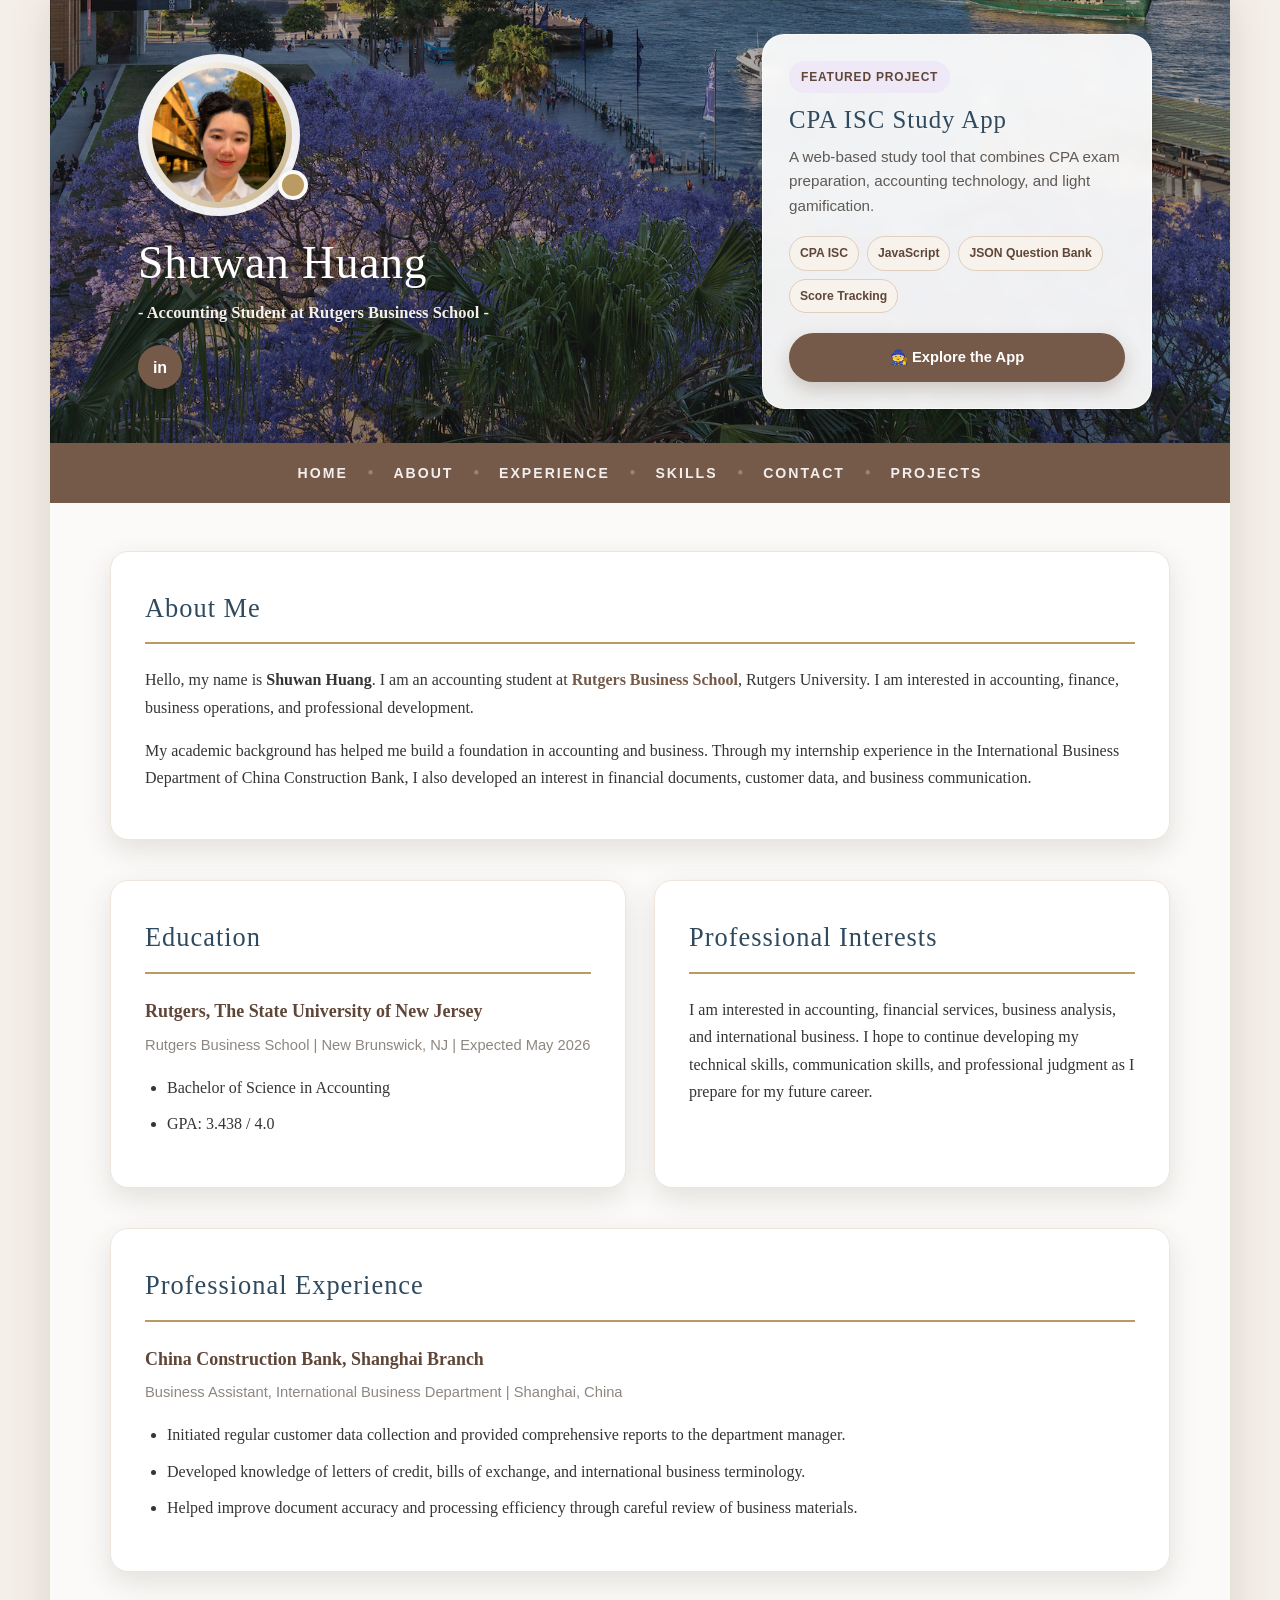
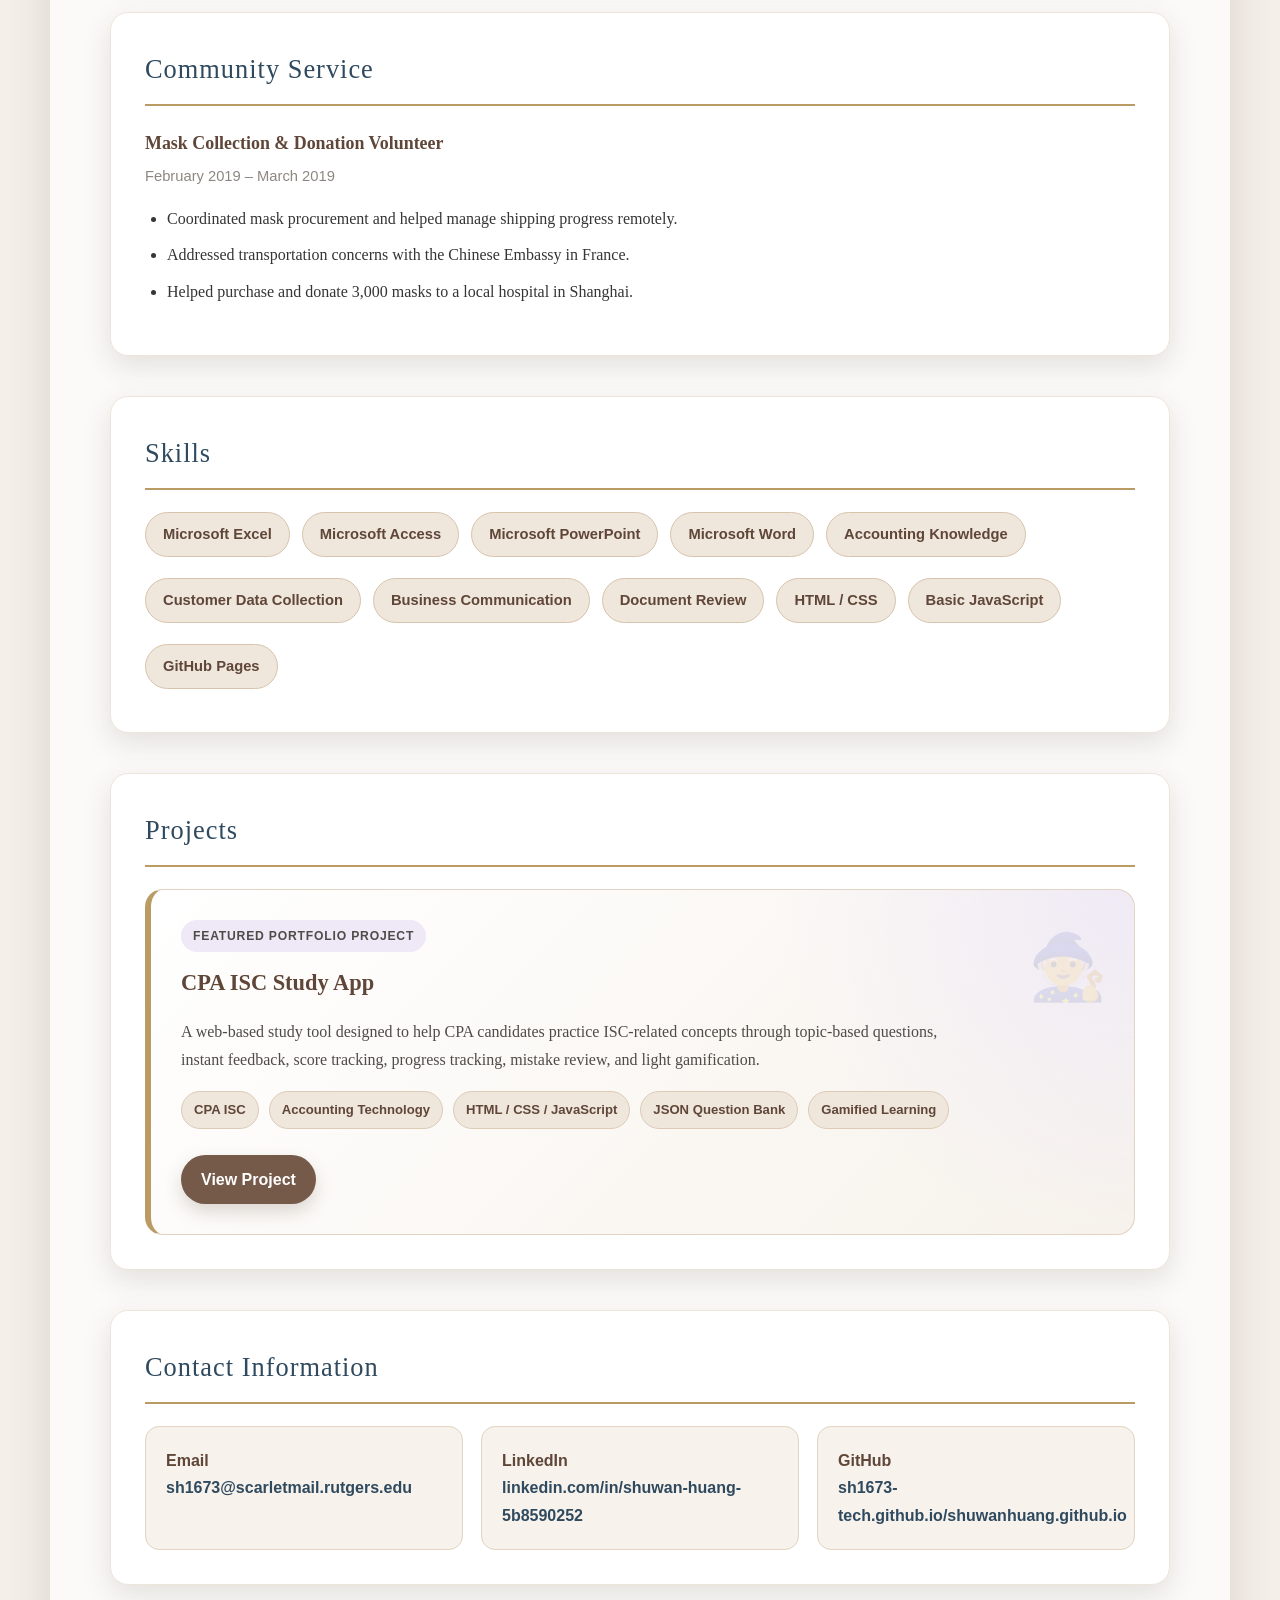
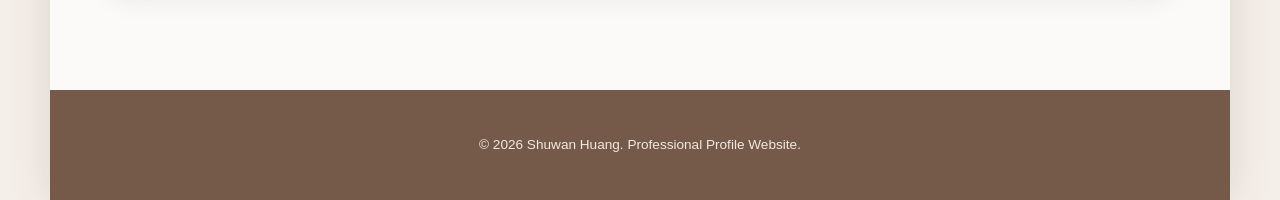
==== commit bd4af5aa: "index.html Add featured app card to homepage" ====
--- a/index.html
+++ b/index.html
@@ -45,47 +45,91 @@
             box-shadow: 0 0 40px rgba(83, 67, 55, 0.16);
         }
 
+        /* Hero Section */
         .hero {
-            min-height: 460px;
+            min-height: 420px;
             background-image:
                 linear-gradient(
-                    rgba(20, 20, 20, 0.34),
-                    rgba(20, 20, 20, 0.48)
+                    rgba(20, 20, 20, 0.30),
+                    rgba(20, 20, 20, 0.46)
                 ),
                 url("Assets/HeroImage.jpeg");
             background-size: cover;
             background-position: center;
             display: flex;
             align-items: center;
-            justify-content: center;
-            text-align: center;
-            padding: 38px 20px;
+            justify-content: flex-start;
+            text-align: left;
+            padding: 34px 78px;
             color: white;
+            gap: 60px;
         }
 
         .hero-content {
-            max-width: 820px;
-            padding: 18px 20px;
+            max-width: 560px;
+            padding: 16px 10px;
+            flex: 0 0 430px;
+        }
+
+        /* Better avatar frame - unchanged from your current setting */
+        .profile-wrap {
+            position: relative;
+            width: 162px;
+            height: 162px;
+            margin-bottom: 22px;
+        }
+
+        .profile-wrap::before {
+            content: "";
+            position: absolute;
+            width: 162px;
+            height: 162px;
+            border-radius: 50%;
+            background: rgba(255, 255, 255, 0.92);
+            top: 0;
+            left: 0;
+            box-shadow: 0 12px 28px rgba(0, 0, 0, 0.24);
+            z-index: 0;
+        }
+
+        .profile-wrap::after {
+            content: "";
+            position: absolute;
+            width: 22px;
+            height: 22px;
+            border-radius: 50%;
+            background: var(--gold);
+            border: 4px solid rgba(255, 255, 255, 0.95);
+            right: -8px;
+            bottom: 16px;
+            z-index: 3;
+            box-shadow: 0 6px 14px rgba(0, 0, 0, 0.18);
+        }
+
+        .profile-ring {
+            position: absolute;
+            inset: 8px;
+            border-radius: 50%;
+            padding: 6px;
+            background: linear-gradient(135deg, rgba(255,255,255,0.96), rgba(185,155,99,0.75));
+            z-index: 1;
         }
 
         .profile-img {
-            width: 145px;
-            height: 145px;
+            width: 100%;
+            height: 100%;
+            display: block;
             border-radius: 50%;
-            object-fit: contain;
+            object-fit: cover;
             object-position: center;
             background: #ffffff;
-            border: 5px solid rgba(255, 255, 255, 0.95);
-            box-shadow: 0 10px 26px rgba(0, 0, 0, 0.25);
-            display: block;
-            margin: 0 auto 18px;
         }
 
         .hero h1 {
             margin: 0;
-            font-size: 3rem;
+            font-size: 2.85rem;
             font-weight: 500;
-            letter-spacing: 1px;
+            letter-spacing: 0.8px;
             color: #ffffff;
             text-shadow: 0 3px 14px rgba(0, 0, 0, 0.35);
             line-height: 1.08;
@@ -93,25 +137,17 @@
 
         .hero .subtitle {
             margin: 12px 0 0;
-            font-size: 1.05rem;
+            font-size: 1.03rem;
             font-weight: 600;
             color: #f4efe8;
             text-shadow: 0 2px 10px rgba(0, 0, 0, 0.35);
-        }
-
-        .hero-actions {
-            display: flex;
-            justify-content: center;
-            align-items: center;
-            gap: 14px;
-            flex-wrap: wrap;
-            margin-top: 22px;
         }
 
         .social-button {
             display: inline-flex;
             align-items: center;
             justify-content: center;
+            margin-top: 18px;
             width: 44px;
             height: 44px;
             border-radius: 50%;
@@ -131,40 +167,95 @@
             text-decoration: none;
         }
 
+        /* Featured App Card in Hero */
+        .hero-feature {
+            max-width: 390px;
+            background: rgba(255, 255, 255, 0.93);
+            color: var(--text);
+            border-radius: 22px;
+            padding: 26px;
+            box-shadow: 0 18px 40px rgba(0, 0, 0, 0.24);
+            border: 1px solid rgba(255, 255, 255, 0.7);
+            backdrop-filter: blur(6px);
+            margin-left: auto;
+        }
+
+        .hero-feature-label {
+            display: inline-block;
+            margin-bottom: 12px;
+            padding: 6px 12px;
+            border-radius: 999px;
+            background: var(--lavender);
+            color: var(--deep-brown);
+            font-family: "Segoe UI", Arial, sans-serif;
+            font-size: 0.75rem;
+            font-weight: 800;
+            letter-spacing: 0.8px;
+            text-transform: uppercase;
+        }
+
+        .hero-feature h2 {
+            margin: 0 0 10px;
+            color: var(--dark-blue);
+            font-size: 1.55rem;
+            line-height: 1.2;
+            border-bottom: none;
+            padding-bottom: 0;
+        }
+
+        .hero-feature p {
+            margin: 0 0 18px;
+            color: #5f5a55;
+            font-family: "Segoe UI", Arial, sans-serif;
+            font-size: 0.95rem;
+            line-height: 1.6;
+        }
+
+        .hero-feature-tags {
+            display: flex;
+            flex-wrap: wrap;
+            gap: 8px;
+            padding: 0;
+            margin: 0 0 20px;
+            list-style: none;
+        }
+
+        .hero-feature-tags li {
+            margin: 0;
+            background: #f7f2eb;
+            color: var(--deep-brown);
+            border: 1px solid #dfcfbd;
+            padding: 6px 10px;
+            border-radius: 999px;
+            font-family: "Segoe UI", Arial, sans-serif;
+            font-size: 0.76rem;
+            font-weight: 700;
+        }
+
         .hero-project-button {
-            display: inline-flex;
-            align-items: center;
-            gap: 8px;
-            background: rgba(255, 255, 255, 0.94);
-            color: var(--deep-brown);
-            padding: 12px 22px;
+            display: inline-block;
+            width: 100%;
+            text-align: center;
+            background: var(--warm-brown);
+            color: white;
+            padding: 12px 18px;
             border-radius: 999px;
             font-family: "Segoe UI", Arial, sans-serif;
             font-weight: 800;
-            font-size: 0.9rem;
-            letter-spacing: 0.3px;
+            font-size: 0.92rem;
             text-decoration: none;
-            box-shadow: 0 8px 22px rgba(0, 0, 0, 0.24);
+            box-shadow: 0 8px 18px rgba(95, 70, 56, 0.24);
             transition: all 0.3s ease;
-            border: 1px solid rgba(255, 255, 255, 0.75);
         }
 
         .hero-project-button:hover {
-            background: var(--soft-gold);
-            color: var(--deep-brown);
+            background: var(--deep-brown);
+            color: white;
             transform: translateY(-3px);
             text-decoration: none;
         }
 
-        .hero-project-note {
-            margin: 14px auto 0;
-            max-width: 520px;
-            font-family: "Segoe UI", Arial, sans-serif;
-            font-size: 0.88rem;
-            color: rgba(255, 255, 255, 0.9);
-            text-shadow: 0 2px 9px rgba(0, 0, 0, 0.35);
-        }
-
+        /* Navigation Bar */
         nav {
             background: var(--warm-brown);
             padding: 16px 20px;
@@ -198,6 +289,7 @@
             font-weight: bold;
         }
 
+        /* Main Content */
         main {
             padding: 48px 60px 65px;
             background: #fbfaf8;
@@ -285,25 +377,26 @@
             font-weight: 600;
         }
 
+        /* Project Card */
         .project-card {
             background:
-                radial-gradient(circle at top right, rgba(238, 232, 247, 0.75), transparent 35%),
+                radial-gradient(circle at top right, rgba(238, 232, 247, 0.85), transparent 34%),
                 linear-gradient(135deg, #ffffff, #f7f2eb);
             border: 1px solid #e2d3c2;
             border-left: 6px solid var(--gold);
             border-radius: 18px;
-            padding: 28px;
-            transition: all 0.3s ease;
+            padding: 30px;
             position: relative;
             overflow: hidden;
+            transition: all 0.3s ease;
         }
 
         .project-card::after {
             content: "🧙";
             position: absolute;
-            right: 24px;
-            top: 22px;
-            font-size: 3.8rem;
+            right: 26px;
+            top: 24px;
+            font-size: 4rem;
             opacity: 0.12;
         }
 
@@ -330,7 +423,7 @@
             margin-top: 0;
             margin-bottom: 10px;
             color: var(--deep-brown);
-            font-size: 1.35rem;
+            font-size: 1.4rem;
         }
 
         .project-card p {
@@ -424,39 +517,67 @@
             font-size: 0.85rem;
         }
 
+        @media (max-width: 900px) {
+            .hero {
+                flex-direction: column;
+                align-items: center;
+                justify-content: center;
+                text-align: center;
+                padding: 34px 26px;
+                gap: 24px;
+            }
+
+            .hero-content {
+                flex: unset;
+                max-width: 100%;
+            }
+
+            .profile-wrap {
+                margin: 0 auto 22px;
+            }
+
+            .hero-feature {
+                margin-left: 0;
+                max-width: 520px;
+                width: 100%;
+            }
+        }
+
         @media (max-width: 768px) {
             .hero {
-                min-height: 430px;
-                padding: 32px 18px;
-            }
-
-            .profile-img {
-                width: 125px;
-                height: 125px;
-                margin-bottom: 16px;
+                min-height: 390px;
+                padding: 30px 22px;
+            }
+
+            .profile-wrap {
+                width: 132px;
+                height: 132px;
+                margin: 0 auto 18px;
+            }
+
+            .profile-wrap::before {
+                width: 132px;
+                height: 132px;
+            }
+
+            .profile-ring {
+                inset: 7px;
+                padding: 5px;
             }
 
             .hero h1 {
-                font-size: 2.3rem;
+                font-size: 2.25rem;
             }
 
             .hero .subtitle {
                 font-size: 0.95rem;
-            }
-
-            .hero-actions {
-                gap: 10px;
             }
 
             .social-button {
                 width: 40px;
                 height: 40px;
                 font-size: 0.95rem;
-            }
-
-            .hero-project-button {
-                padding: 11px 18px;
-                font-size: 0.84rem;
+                margin-top: 15px;
             }
 
             nav a {
@@ -493,29 +614,46 @@
 
         <header class="hero">
             <div class="hero-content">
-                <img src="Assets/ProfilePic.jpeg" alt="Shuwan Huang Profile Picture" class="profile-img">
+
+                <div class="profile-wrap">
+                    <div class="profile-ring">
+                        <img src="Assets/ProfilePic.jpeg" alt="Shuwan Huang Profile Picture" class="profile-img">
+                    </div>
+                </div>
 
                 <h1>Shuwan Huang</h1>
                 <p class="subtitle">- Accounting Student at Rutgers Business School -</p>
 
-                <div class="hero-actions">
-                    <a class="social-button"
-                       href="https://www.linkedin.com/in/shuwan-huang-5b8590252"
-                       target="_blank"
-                       aria-label="LinkedIn Profile">
-                        in
-                    </a>
-
-                    <a class="hero-project-button"
-                       href="cpa-isc-study-app/index.html"
-                       target="_blank">
-                        🧙 Explore My CPA ISC Study App
-                    </a>
-                </div>
-
-                <p class="hero-project-note">
-                    A portfolio project combining CPA exam preparation, accounting knowledge, and basic web development.
+                <a class="social-button"
+                   href="https://www.linkedin.com/in/shuwan-huang-5b8590252"
+                   target="_blank"
+                   aria-label="LinkedIn Profile">
+                    in
+                </a>
+            </div>
+
+            <div class="hero-feature">
+                <span class="hero-feature-label">Featured Project</span>
+
+                <h2>CPA ISC Study App</h2>
+
+                <p>
+                    A web-based study tool that combines CPA exam preparation,
+                    accounting technology, and light gamification.
                 </p>
+
+                <ul class="hero-feature-tags">
+                    <li>CPA ISC</li>
+                    <li>JavaScript</li>
+                    <li>JSON Question Bank</li>
+                    <li>Score Tracking</li>
+                </ul>
+
+                <a class="hero-project-button"
+                   href="cpa-isc-study-app/index.html"
+                   target="_blank">
+                    🧙 Explore the App
+                </a>
             </div>
         </header>
 
@@ -617,8 +755,8 @@
                     <li>Business Communication</li>
                     <li>Document Review</li>
                     <li>HTML / CSS</li>
+                    <li>Basic JavaScript</li>
                     <li>GitHub Pages</li>
-                    <li>Basic JavaScript</li>
                 </ul>
             </section>
 
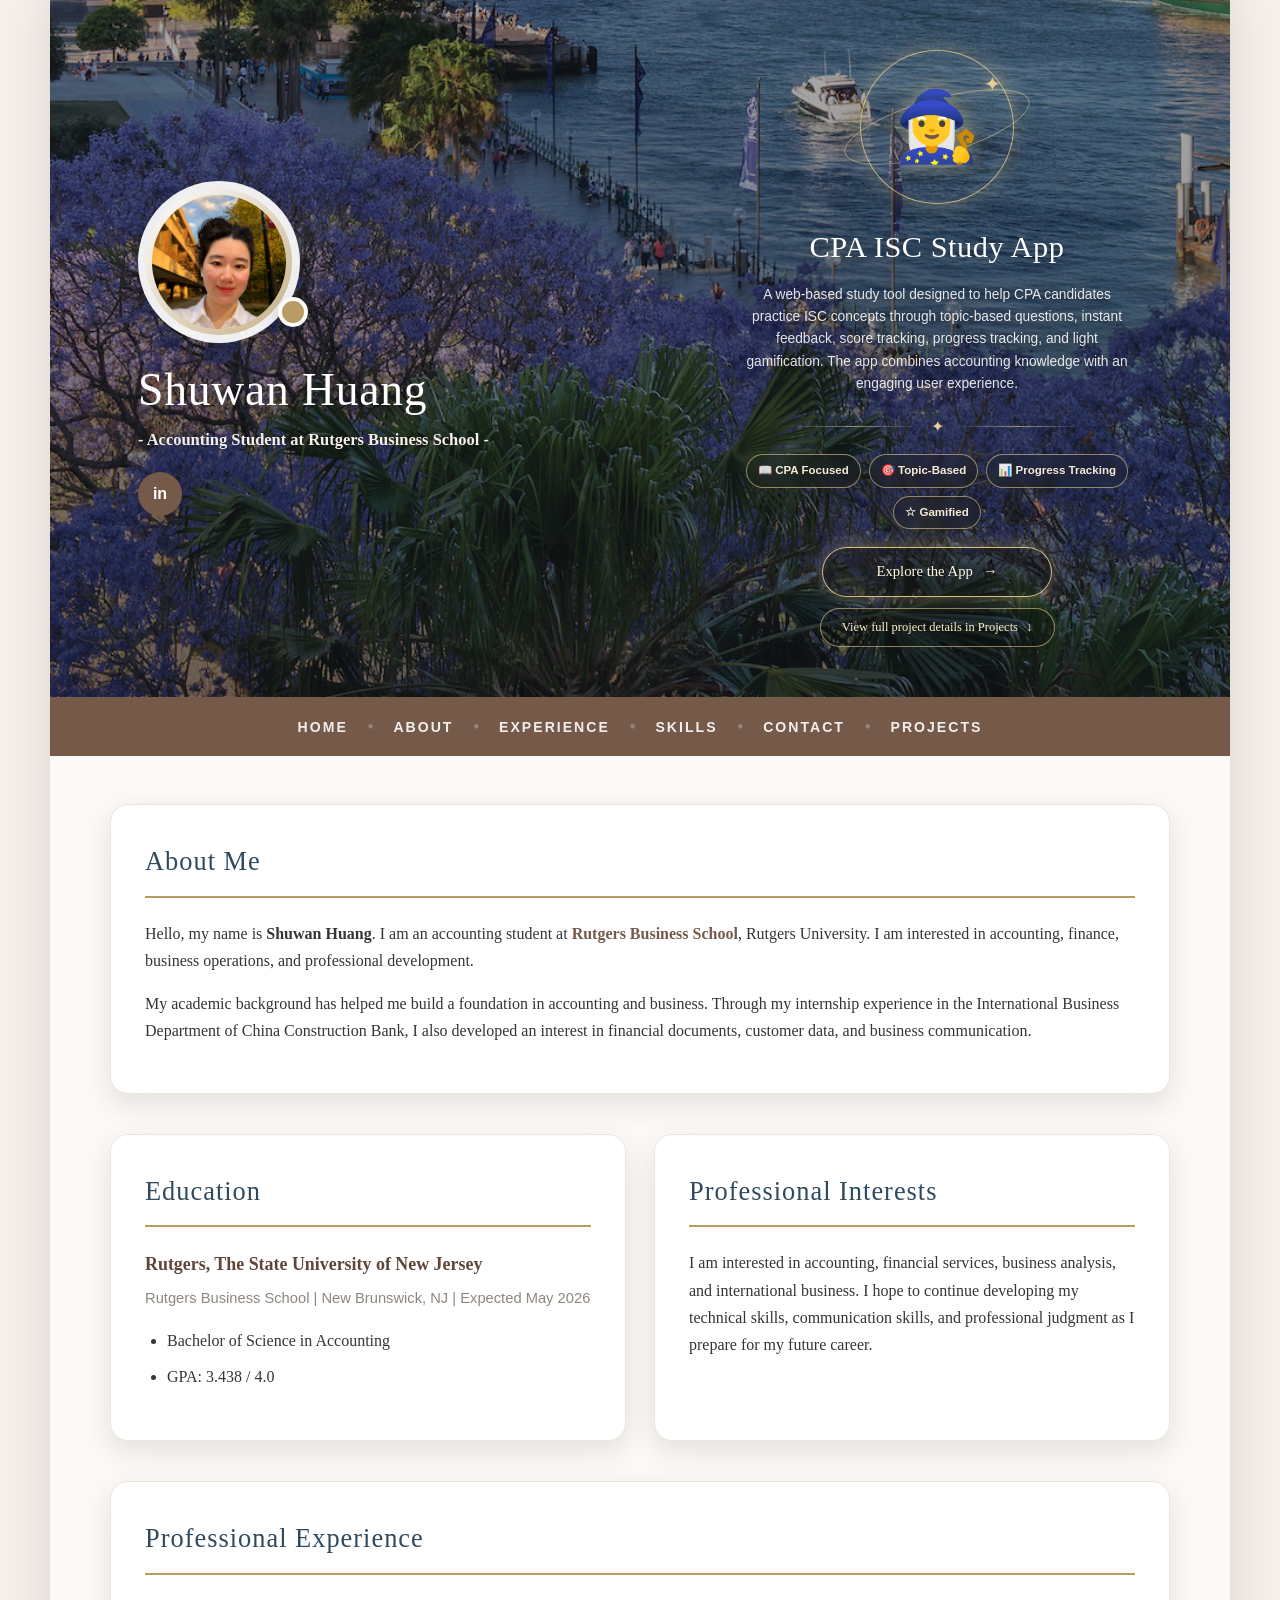
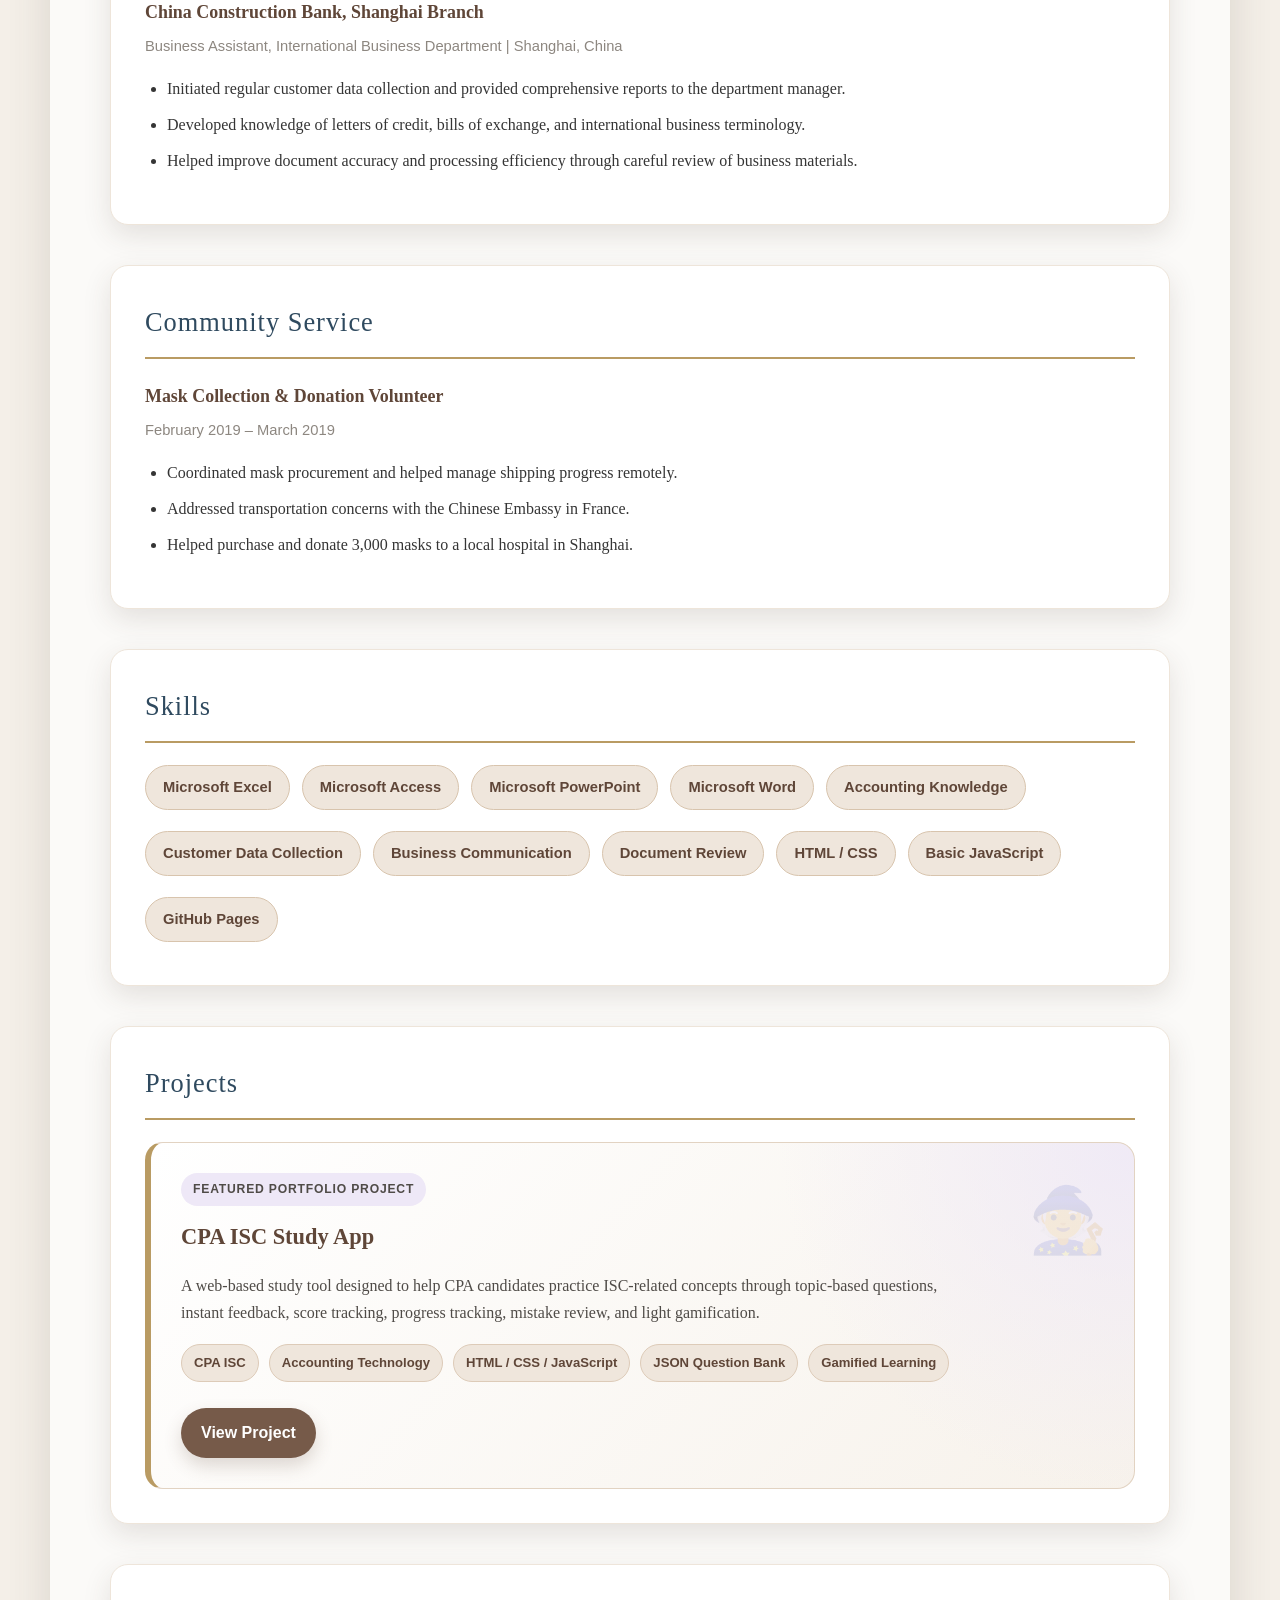
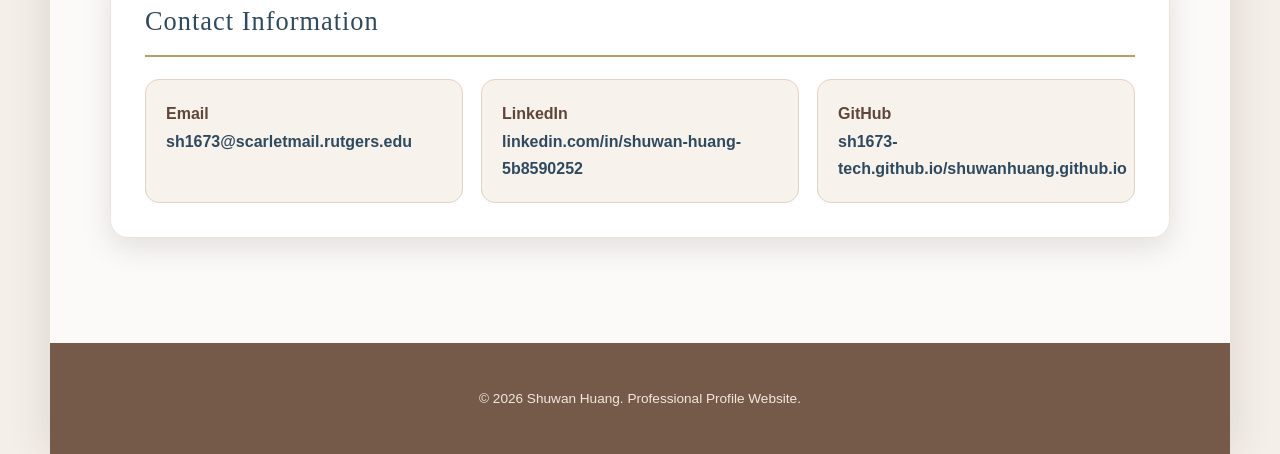
==== commit c55f1fcf: "index.html Update homepage hero project design" ====
--- a/index.html
+++ b/index.html
@@ -19,6 +19,7 @@
             --light-brown: #efe6dc;
             --lavender: #eee8f7;
             --card-shadow: 0 10px 28px rgba(70, 56, 45, 0.13);
+            --magic-gold: #e8cf91;
         }
 
         * {
@@ -45,13 +46,12 @@
             box-shadow: 0 0 40px rgba(83, 67, 55, 0.16);
         }
 
-        /* Hero Section */
         .hero {
             min-height: 420px;
             background-image:
                 linear-gradient(
-                    rgba(20, 20, 20, 0.30),
-                    rgba(20, 20, 20, 0.46)
+                    rgba(16, 20, 24, 0.34),
+                    rgba(16, 20, 24, 0.58)
                 ),
                 url("Assets/HeroImage.jpeg");
             background-size: cover;
@@ -71,7 +71,6 @@
             flex: 0 0 430px;
         }
 
-        /* Better avatar frame - unchanged from your current setting */
         .profile-wrap {
             position: relative;
             width: 162px;
@@ -167,95 +166,178 @@
             text-decoration: none;
         }
 
-        /* Featured App Card in Hero */
         .hero-feature {
-            max-width: 390px;
-            background: rgba(255, 255, 255, 0.93);
-            color: var(--text);
-            border-radius: 22px;
-            padding: 26px;
-            box-shadow: 0 18px 40px rgba(0, 0, 0, 0.24);
-            border: 1px solid rgba(255, 255, 255, 0.7);
-            backdrop-filter: blur(6px);
+            width: 430px;
             margin-left: auto;
-        }
-
-        .hero-feature-label {
-            display: inline-block;
-            margin-bottom: 12px;
-            padding: 6px 12px;
-            border-radius: 999px;
-            background: var(--lavender);
-            color: var(--deep-brown);
-            font-family: "Segoe UI", Arial, sans-serif;
-            font-size: 0.75rem;
-            font-weight: 800;
-            letter-spacing: 0.8px;
-            text-transform: uppercase;
+            text-align: center;
+            color: white;
+            padding: 16px 10px;
+        }
+
+        .magic-orb {
+            position: relative;
+            width: 154px;
+            height: 154px;
+            margin: 0 auto 18px;
+            border-radius: 50%;
+            border: 1px solid rgba(232, 207, 145, 0.78);
+            background: radial-gradient(circle, rgba(232, 207, 145, 0.12), rgba(255, 255, 255, 0.03) 55%, rgba(232, 207, 145, 0.06));
+            box-shadow:
+                0 0 22px rgba(232, 207, 145, 0.34),
+                inset 0 0 24px rgba(255, 255, 255, 0.08);
+            display: flex;
+            align-items: center;
+            justify-content: center;
+        }
+
+        .magic-orb::before {
+            content: "";
+            position: absolute;
+            width: 190px;
+            height: 54px;
+            border: 1px solid rgba(232, 207, 145, 0.62);
+            border-radius: 50%;
+            transform: rotate(-16deg);
+            opacity: 0.8;
+        }
+
+        .magic-orb::after {
+            content: "✦";
+            position: absolute;
+            right: 12px;
+            top: 16px;
+            color: var(--magic-gold);
+            font-size: 1.25rem;
+            text-shadow: 0 0 12px rgba(232, 207, 145, 0.85);
+        }
+
+        .magic-icon {
+            position: relative;
+            z-index: 2;
+            font-size: 4.3rem;
+            line-height: 1;
+            filter: drop-shadow(0 0 10px rgba(232, 207, 145, 0.48));
         }
 
         .hero-feature h2 {
             margin: 0 0 10px;
-            color: var(--dark-blue);
-            font-size: 1.55rem;
-            line-height: 1.2;
+            color: #ffffff;
+            font-size: 1.9rem;
+            font-weight: 500;
+            letter-spacing: 0.5px;
+            text-shadow: 0 3px 14px rgba(0, 0, 0, 0.38);
             border-bottom: none;
             padding-bottom: 0;
         }
 
         .hero-feature p {
-            margin: 0 0 18px;
-            color: #5f5a55;
+            max-width: 395px;
+            margin: 0 auto 18px;
+            color: rgba(255, 255, 255, 0.88);
             font-family: "Segoe UI", Arial, sans-serif;
-            font-size: 0.95rem;
-            line-height: 1.6;
+            font-size: 0.86rem;
+            line-height: 1.62;
+            text-shadow: 0 2px 9px rgba(0, 0, 0, 0.34);
+        }
+
+        .magic-divider {
+            display: flex;
+            align-items: center;
+            justify-content: center;
+            gap: 10px;
+            margin: 14px auto 14px;
+            max-width: 300px;
+            color: var(--magic-gold);
+        }
+
+        .magic-divider::before,
+        .magic-divider::after {
+            content: "";
+            height: 1px;
+            flex: 1;
+            background: linear-gradient(90deg, transparent, rgba(232, 207, 145, 0.58), transparent);
         }
 
         .hero-feature-tags {
             display: flex;
             flex-wrap: wrap;
+            justify-content: center;
             gap: 8px;
             padding: 0;
-            margin: 0 0 20px;
+            margin: 0 0 18px;
             list-style: none;
         }
 
         .hero-feature-tags li {
             margin: 0;
-            background: #f7f2eb;
-            color: var(--deep-brown);
-            border: 1px solid #dfcfbd;
-            padding: 6px 10px;
+            color: rgba(255, 247, 226, 0.95);
+            border: 1px solid rgba(232, 207, 145, 0.58);
+            background: rgba(24, 23, 20, 0.24);
+            padding: 6px 11px;
             border-radius: 999px;
             font-family: "Segoe UI", Arial, sans-serif;
-            font-size: 0.76rem;
+            font-size: 0.72rem;
             font-weight: 700;
+            backdrop-filter: blur(4px);
         }
 
         .hero-project-button {
-            display: inline-block;
-            width: 100%;
-            text-align: center;
-            background: var(--warm-brown);
-            color: white;
-            padding: 12px 18px;
+            display: inline-flex;
+            align-items: center;
+            justify-content: center;
+            gap: 10px;
+            min-width: 230px;
+            background: rgba(24, 23, 20, 0.32);
+            color: #fff7e2;
+            border: 1px solid rgba(232, 207, 145, 0.9);
+            padding: 11px 22px;
             border-radius: 999px;
-            font-family: "Segoe UI", Arial, sans-serif;
-            font-weight: 800;
+            font-family: Georgia, "Times New Roman", serif;
+            font-weight: 500;
             font-size: 0.92rem;
             text-decoration: none;
-            box-shadow: 0 8px 18px rgba(95, 70, 56, 0.24);
+            box-shadow:
+                0 0 18px rgba(232, 207, 145, 0.38),
+                inset 0 0 12px rgba(232, 207, 145, 0.08);
             transition: all 0.3s ease;
         }
 
         .hero-project-button:hover {
-            background: var(--deep-brown);
+            background: rgba(232, 207, 145, 0.16);
             color: white;
             transform: translateY(-3px);
             text-decoration: none;
-        }
-
-        /* Navigation Bar */
+            box-shadow:
+                0 0 24px rgba(232, 207, 145, 0.52),
+                inset 0 0 14px rgba(232, 207, 145, 0.12);
+        }
+
+        .project-details-link {
+            display: inline-flex;
+            align-items: center;
+            justify-content: center;
+            gap: 8px;
+            margin-top: 11px;
+            min-width: 235px;
+            color: #fff0c7;
+            border: 1px solid rgba(232, 207, 145, 0.58);
+            background: rgba(0, 0, 0, 0.18);
+            padding: 8px 17px;
+            border-radius: 999px;
+            font-family: Georgia, "Times New Roman", serif;
+            font-size: 0.78rem;
+            font-weight: 500;
+            text-decoration: none;
+            transition: all 0.3s ease;
+        }
+
+        .project-details-link:hover {
+            color: white;
+            background: rgba(232, 207, 145, 0.12);
+            transform: translateY(-2px);
+            text-decoration: none;
+        }
+
         nav {
             background: var(--warm-brown);
             padding: 16px 20px;
@@ -289,7 +371,6 @@
             font-weight: bold;
         }
 
-        /* Main Content */
         main {
             padding: 48px 60px 65px;
             background: #fbfaf8;
@@ -377,7 +458,6 @@
             font-weight: 600;
         }
 
-        /* Project Card */
         .project-card {
             background:
                 radial-gradient(circle at top right, rgba(238, 232, 247, 0.85), transparent 34%),
@@ -538,8 +618,8 @@
 
             .hero-feature {
                 margin-left: 0;
-                max-width: 520px;
                 width: 100%;
+                max-width: 460px;
             }
         }
 
@@ -578,6 +658,28 @@
                 height: 40px;
                 font-size: 0.95rem;
                 margin-top: 15px;
+            }
+
+            .magic-orb {
+                width: 130px;
+                height: 130px;
+            }
+
+            .magic-orb::before {
+                width: 160px;
+                height: 44px;
+            }
+
+            .magic-icon {
+                font-size: 3.6rem;
+            }
+
+            .hero-feature h2 {
+                font-size: 1.55rem;
+            }
+
+            .hero-feature p {
+                font-size: 0.8rem;
             }
 
             nav a {
@@ -633,26 +735,38 @@
             </div>
 
             <div class="hero-feature">
-                <span class="hero-feature-label">Featured Project</span>
+                <div class="magic-orb">
+                    <div class="magic-icon">🧙‍♀️</div>
+                </div>
 
                 <h2>CPA ISC Study App</h2>
 
                 <p>
-                    A web-based study tool that combines CPA exam preparation,
-                    accounting technology, and light gamification.
+                    A web-based study tool designed to help CPA candidates practice ISC concepts through
+                    topic-based questions, instant feedback, score tracking, progress tracking, and light gamification.
+                    The app combines accounting knowledge with an engaging user experience.
                 </p>
 
+                <div class="magic-divider">✦</div>
+
                 <ul class="hero-feature-tags">
-                    <li>CPA ISC</li>
-                    <li>JavaScript</li>
-                    <li>JSON Question Bank</li>
-                    <li>Score Tracking</li>
+                    <li>📖 CPA Focused</li>
+                    <li>🎯 Topic-Based</li>
+                    <li>📊 Progress Tracking</li>
+                    <li>☆ Gamified</li>
                 </ul>
 
                 <a class="hero-project-button"
                    href="cpa-isc-study-app/index.html"
                    target="_blank">
-                    🧙 Explore the App
+                    Explore the App <span>→</span>
+                </a>
+
+                <br>
+
+                <a class="project-details-link"
+                   href="#projects">
+                    View full project details in Projects <span>↓</span>
                 </a>
             </div>
         </header>
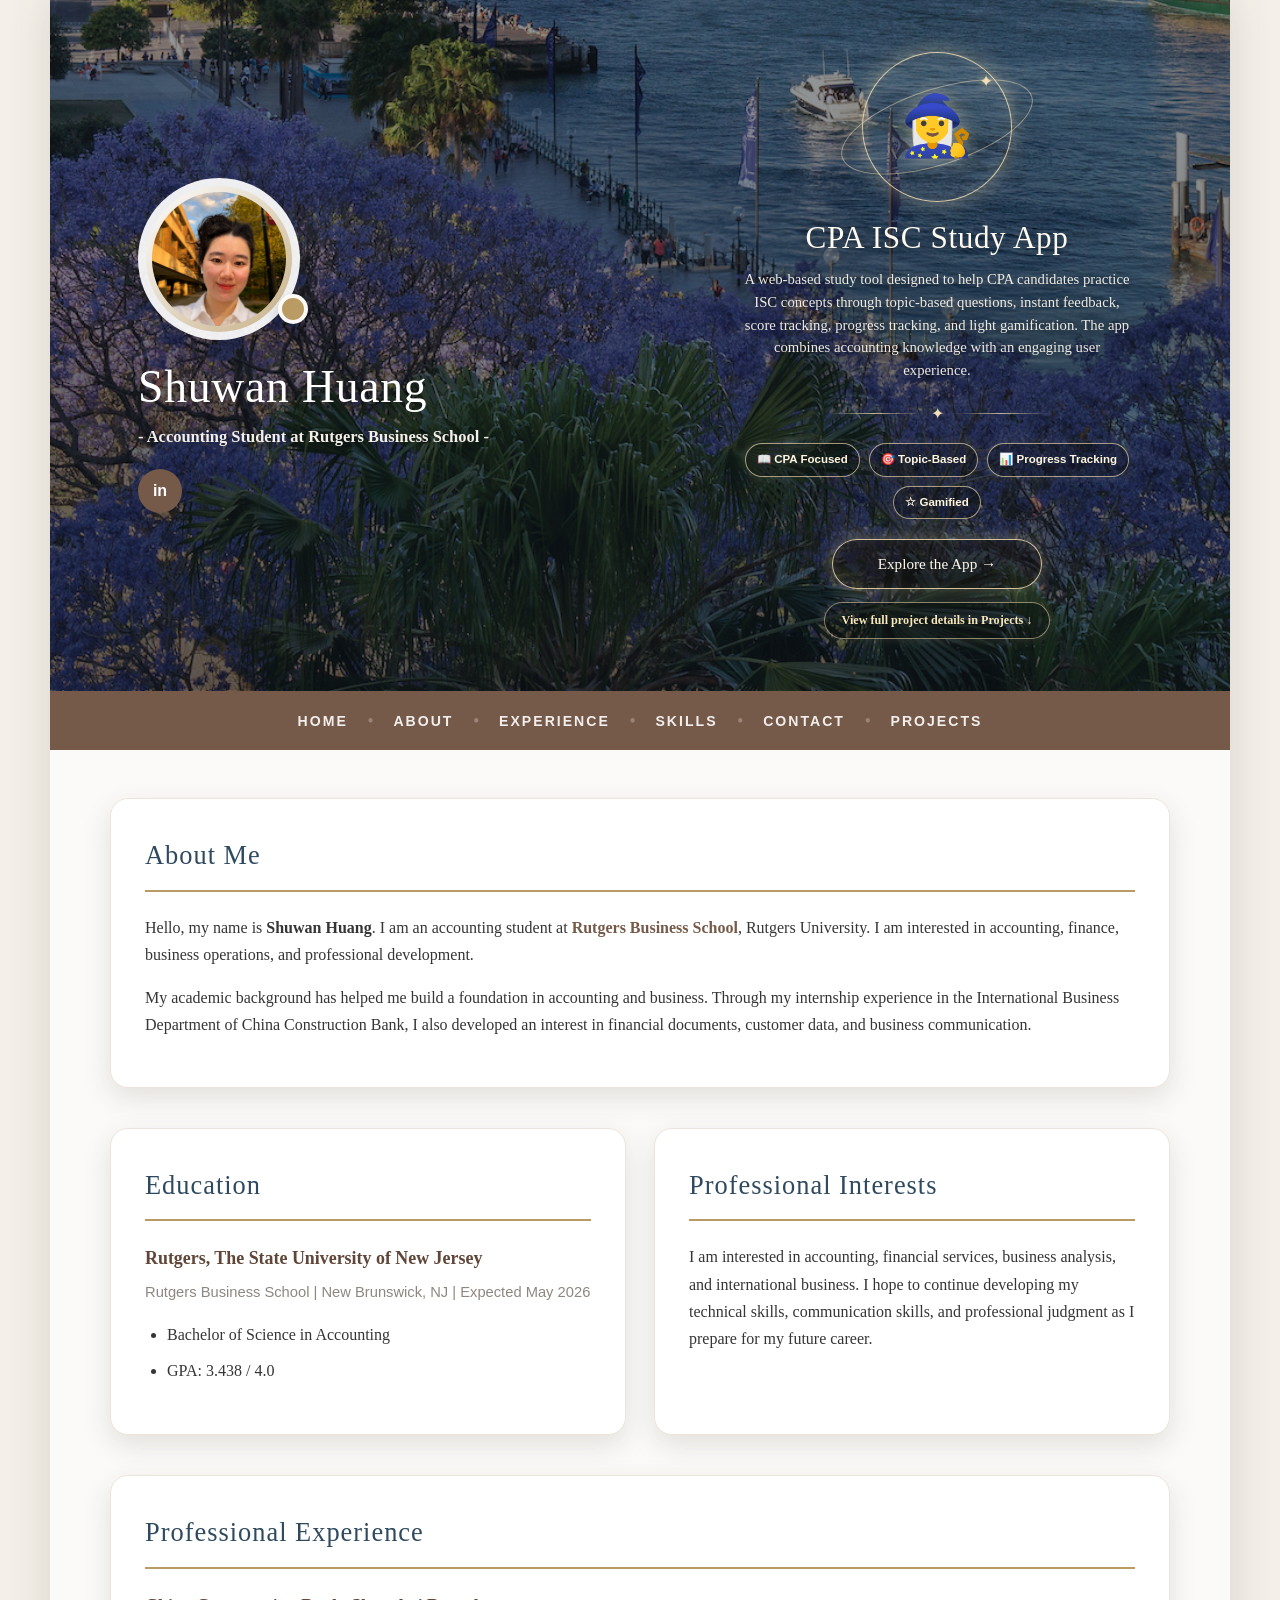
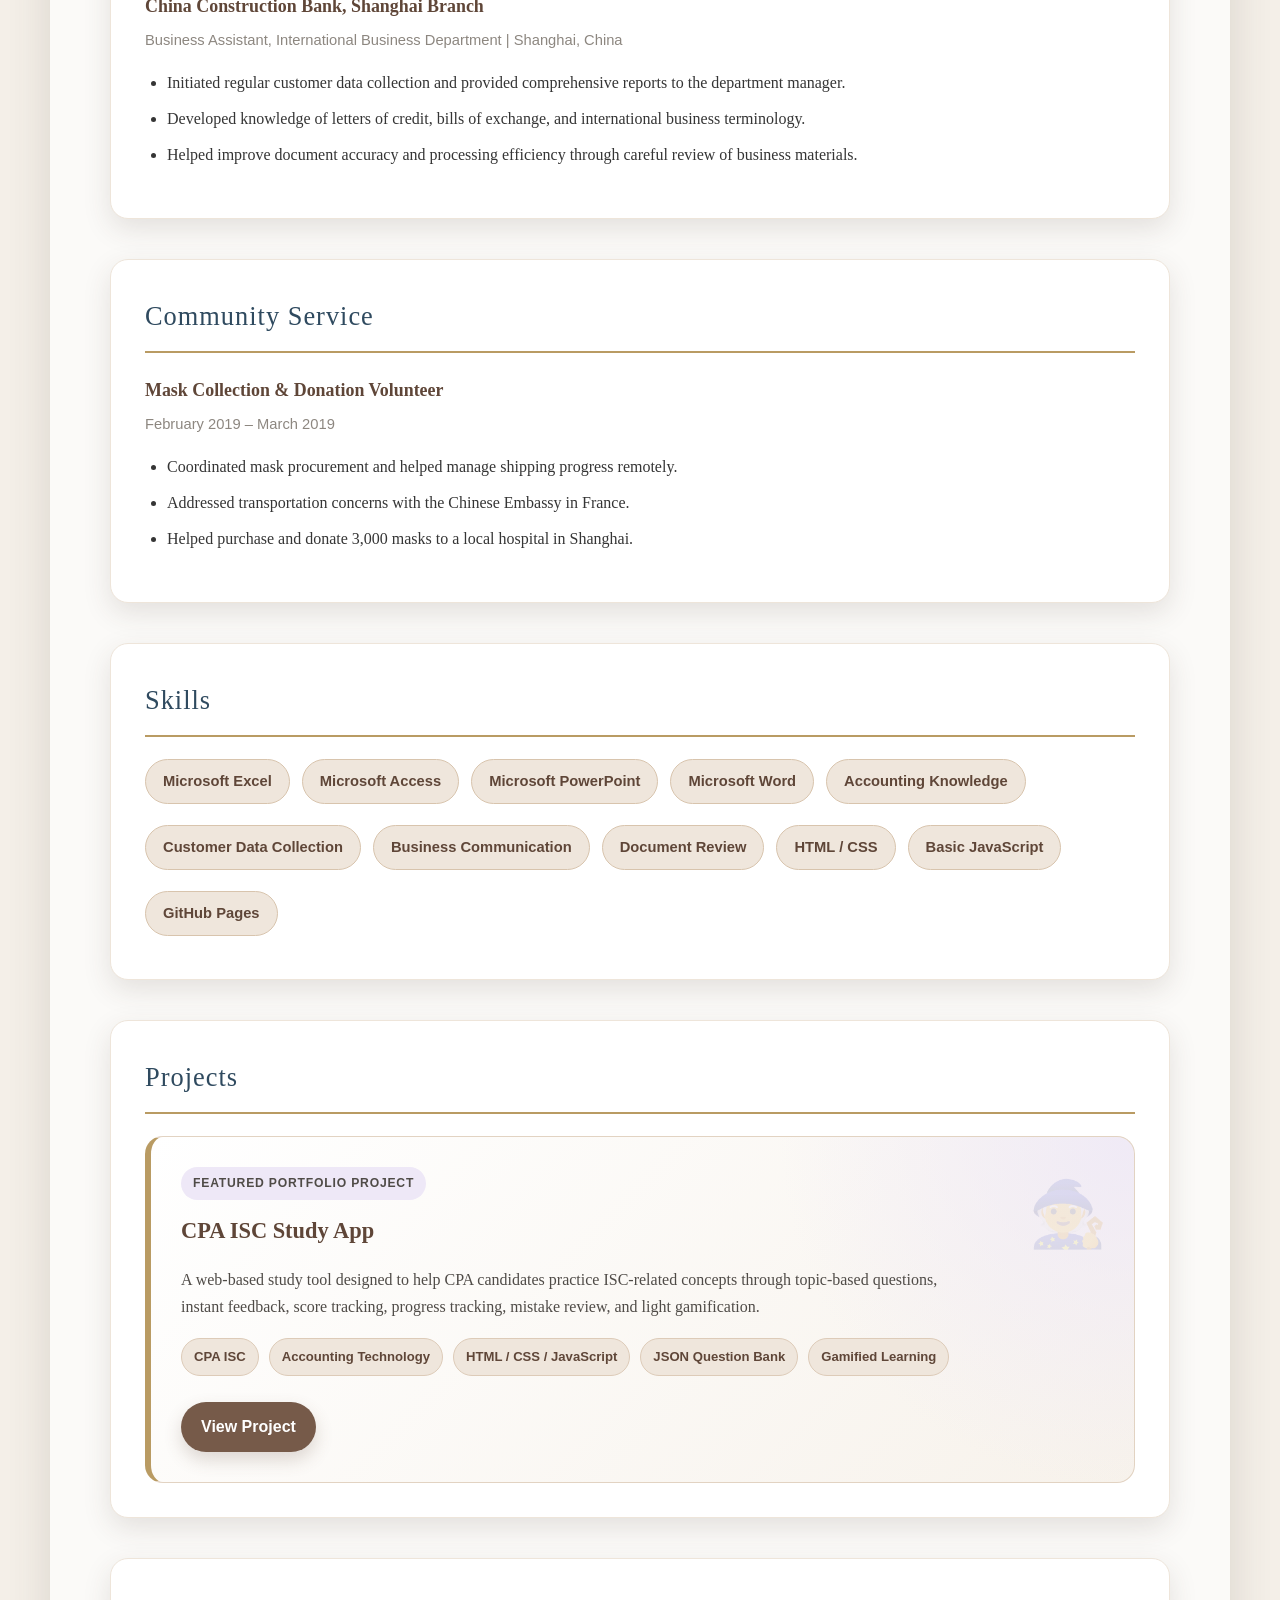
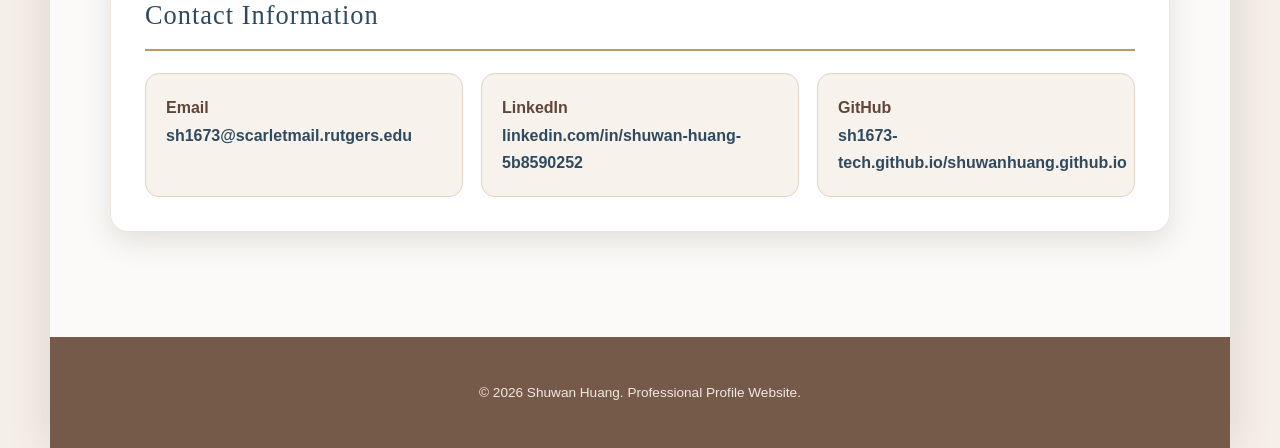
==== commit 74cccf28: "index.html Update homepage hero project design" ====
--- a/index.html
+++ b/index.html
@@ -19,7 +19,6 @@
             --light-brown: #efe6dc;
             --lavender: #eee8f7;
             --card-shadow: 0 10px 28px rgba(70, 56, 45, 0.13);
-            --magic-gold: #e8cf91;
         }
 
         * {
@@ -47,11 +46,11 @@
         }
 
         .hero {
-            min-height: 420px;
+            min-height: 430px;
             background-image:
                 linear-gradient(
-                    rgba(16, 20, 24, 0.34),
-                    rgba(16, 20, 24, 0.58)
+                    rgba(10, 18, 24, 0.42),
+                    rgba(10, 18, 24, 0.62)
                 ),
                 url("Assets/HeroImage.jpeg");
             background-size: cover;
@@ -62,7 +61,7 @@
             text-align: left;
             padding: 34px 78px;
             color: white;
-            gap: 60px;
+            gap: 58px;
         }
 
         .hero-content {
@@ -167,118 +166,118 @@
         }
 
         .hero-feature {
-            width: 430px;
+            max-width: 430px;
             margin-left: auto;
+            color: #fffaf0;
             text-align: center;
-            color: white;
-            padding: 16px 10px;
-        }
-
-        .magic-orb {
-            position: relative;
-            width: 154px;
-            height: 154px;
+            padding: 18px 12px;
+        }
+
+        .app-orbit {
+            width: 150px;
+            height: 150px;
             margin: 0 auto 18px;
             border-radius: 50%;
-            border: 1px solid rgba(232, 207, 145, 0.78);
-            background: radial-gradient(circle, rgba(232, 207, 145, 0.12), rgba(255, 255, 255, 0.03) 55%, rgba(232, 207, 145, 0.06));
-            box-shadow:
-                0 0 22px rgba(232, 207, 145, 0.34),
-                inset 0 0 24px rgba(255, 255, 255, 0.08);
+            border: 1.5px solid rgba(242, 223, 179, 0.85);
             display: flex;
             align-items: center;
             justify-content: center;
-        }
-
-        .magic-orb::before {
+            position: relative;
+            background: rgba(255, 255, 255, 0.05);
+            box-shadow:
+                0 0 22px rgba(242, 223, 179, 0.42),
+                inset 0 0 20px rgba(242, 223, 179, 0.12);
+        }
+
+        .app-orbit::before {
             content: "";
             position: absolute;
-            width: 190px;
-            height: 54px;
-            border: 1px solid rgba(232, 207, 145, 0.62);
+            width: 198px;
+            height: 74px;
+            border: 1px solid rgba(242, 223, 179, 0.58);
             border-radius: 50%;
-            transform: rotate(-16deg);
-            opacity: 0.8;
-        }
-
-        .magic-orb::after {
+            transform: rotate(-18deg);
+            opacity: 0.85;
+        }
+
+        .app-orbit::after {
             content: "✦";
             position: absolute;
-            right: 12px;
-            top: 16px;
-            color: var(--magic-gold);
-            font-size: 1.25rem;
-            text-shadow: 0 0 12px rgba(232, 207, 145, 0.85);
-        }
-
-        .magic-icon {
+            right: 18px;
+            top: 15px;
+            color: var(--soft-gold);
+            font-size: 1.05rem;
+            text-shadow: 0 0 10px rgba(242, 223, 179, 0.9);
+        }
+
+        .app-icon {
             position: relative;
             z-index: 2;
-            font-size: 4.3rem;
+            font-size: 3.7rem;
             line-height: 1;
-            filter: drop-shadow(0 0 10px rgba(232, 207, 145, 0.48));
+            filter: drop-shadow(0 0 10px rgba(242, 223, 179, 0.5));
         }
 
         .hero-feature h2 {
-            margin: 0 0 10px;
-            color: #ffffff;
-            font-size: 1.9rem;
+            margin: 0 0 12px;
+            color: #fffaf0;
+            font-size: 1.95rem;
             font-weight: 500;
-            letter-spacing: 0.5px;
-            text-shadow: 0 3px 14px rgba(0, 0, 0, 0.38);
-            border-bottom: none;
-            padding-bottom: 0;
+            letter-spacing: 0.6px;
+            line-height: 1.15;
+            text-shadow: 0 3px 14px rgba(0, 0, 0, 0.45);
+            border: none;
+            padding: 0;
         }
 
         .hero-feature p {
-            max-width: 395px;
             margin: 0 auto 18px;
-            color: rgba(255, 255, 255, 0.88);
-            font-family: "Segoe UI", Arial, sans-serif;
-            font-size: 0.86rem;
-            line-height: 1.62;
-            text-shadow: 0 2px 9px rgba(0, 0, 0, 0.34);
-        }
-
-        .magic-divider {
+            max-width: 390px;
+            color: rgba(255, 250, 240, 0.92);
+            font-family: Georgia, "Times New Roman", serif;
+            font-size: 0.92rem;
+            line-height: 1.55;
+            text-shadow: 0 2px 10px rgba(0, 0, 0, 0.45);
+        }
+
+        .hero-divider {
             display: flex;
             align-items: center;
             justify-content: center;
-            gap: 10px;
-            margin: 14px auto 14px;
-            max-width: 300px;
-            color: var(--magic-gold);
-        }
-
-        .magic-divider::before,
-        .magic-divider::after {
+            gap: 11px;
+            margin: 14px auto 16px;
+            color: var(--soft-gold);
+        }
+
+        .hero-divider::before,
+        .hero-divider::after {
             content: "";
+            width: 92px;
             height: 1px;
-            flex: 1;
-            background: linear-gradient(90deg, transparent, rgba(232, 207, 145, 0.58), transparent);
+            background: linear-gradient(90deg, transparent, rgba(242, 223, 179, 0.75), transparent);
         }
 
         .hero-feature-tags {
             display: flex;
+            justify-content: center;
             flex-wrap: wrap;
-            justify-content: center;
-            gap: 8px;
+            gap: 9px;
             padding: 0;
-            margin: 0 0 18px;
+            margin: 0 0 20px;
             list-style: none;
         }
 
         .hero-feature-tags li {
             margin: 0;
-            color: rgba(255, 247, 226, 0.95);
-            border: 1px solid rgba(232, 207, 145, 0.58);
-            background: rgba(24, 23, 20, 0.24);
+            color: #fff7df;
+            border: 1px solid rgba(242, 223, 179, 0.66);
+            background: rgba(20, 18, 16, 0.24);
             padding: 6px 11px;
             border-radius: 999px;
             font-family: "Segoe UI", Arial, sans-serif;
             font-size: 0.72rem;
             font-weight: 700;
-            backdrop-filter: blur(4px);
+            box-shadow: 0 0 12px rgba(242, 223, 179, 0.12);
         }
 
         .hero-project-button {
@@ -286,56 +285,54 @@
             align-items: center;
             justify-content: center;
             gap: 10px;
-            min-width: 230px;
-            background: rgba(24, 23, 20, 0.32);
-            color: #fff7e2;
-            border: 1px solid rgba(232, 207, 145, 0.9);
-            padding: 11px 22px;
+            min-width: 210px;
+            background: rgba(25, 20, 18, 0.42);
+            color: #fffaf0;
+            padding: 11px 24px;
             border-radius: 999px;
             font-family: Georgia, "Times New Roman", serif;
+            font-size: 0.95rem;
             font-weight: 500;
-            font-size: 0.92rem;
-            text-decoration: none;
+            text-decoration: none;
+            border: 1px solid rgba(242, 223, 179, 0.85);
             box-shadow:
-                0 0 18px rgba(232, 207, 145, 0.38),
-                inset 0 0 12px rgba(232, 207, 145, 0.08);
+                0 0 18px rgba(242, 223, 179, 0.35),
+                inset 0 0 12px rgba(242, 223, 179, 0.09);
             transition: all 0.3s ease;
         }
 
         .hero-project-button:hover {
-            background: rgba(232, 207, 145, 0.16);
-            color: white;
             transform: translateY(-3px);
-            text-decoration: none;
+            color: #ffffff;
+            text-decoration: none;
+            background: rgba(95, 70, 56, 0.7);
             box-shadow:
-                0 0 24px rgba(232, 207, 145, 0.52),
-                inset 0 0 14px rgba(232, 207, 145, 0.12);
+                0 0 26px rgba(242, 223, 179, 0.55),
+                inset 0 0 14px rgba(242, 223, 179, 0.15);
         }
 
         .project-details-link {
             display: inline-flex;
             align-items: center;
             justify-content: center;
-            gap: 8px;
-            margin-top: 11px;
-            min-width: 235px;
-            color: #fff0c7;
-            border: 1px solid rgba(232, 207, 145, 0.58);
-            background: rgba(0, 0, 0, 0.18);
-            padding: 8px 17px;
+            margin-top: 13px;
+            padding: 7px 17px;
             border-radius: 999px;
+            color: #f8e8ba;
             font-family: Georgia, "Times New Roman", serif;
-            font-size: 0.78rem;
-            font-weight: 500;
-            text-decoration: none;
+            font-size: 0.76rem;
+            text-decoration: none;
+            border: 1px solid rgba(242, 223, 179, 0.55);
+            background: rgba(20, 18, 16, 0.28);
+            box-shadow: 0 0 12px rgba(242, 223, 179, 0.15);
             transition: all 0.3s ease;
         }
 
         .project-details-link:hover {
-            color: white;
-            background: rgba(232, 207, 145, 0.12);
+            color: #ffffff;
+            background: rgba(95, 70, 56, 0.55);
+            text-decoration: none;
             transform: translateY(-2px);
-            text-decoration: none;
         }
 
         nav {
@@ -604,7 +601,7 @@
                 justify-content: center;
                 text-align: center;
                 padding: 34px 26px;
-                gap: 24px;
+                gap: 22px;
             }
 
             .hero-content {
@@ -618,8 +615,8 @@
 
             .hero-feature {
                 margin-left: 0;
+                max-width: 520px;
                 width: 100%;
-                max-width: 460px;
             }
         }
 
@@ -660,26 +657,26 @@
                 margin-top: 15px;
             }
 
-            .magic-orb {
-                width: 130px;
-                height: 130px;
-            }
-
-            .magic-orb::before {
-                width: 160px;
-                height: 44px;
-            }
-
-            .magic-icon {
-                font-size: 3.6rem;
+            .app-orbit {
+                width: 126px;
+                height: 126px;
+            }
+
+            .app-orbit::before {
+                width: 166px;
+                height: 62px;
+            }
+
+            .app-icon {
+                font-size: 3rem;
             }
 
             .hero-feature h2 {
-                font-size: 1.55rem;
+                font-size: 1.65rem;
             }
 
             .hero-feature p {
-                font-size: 0.8rem;
+                font-size: 0.86rem;
             }
 
             nav a {
@@ -735,19 +732,19 @@
             </div>
 
             <div class="hero-feature">
-                <div class="magic-orb">
-                    <div class="magic-icon">🧙‍♀️</div>
+                <div class="app-orbit">
+                    <div class="app-icon">🧙‍♀️</div>
                 </div>
 
                 <h2>CPA ISC Study App</h2>
 
                 <p>
-                    A web-based study tool designed to help CPA candidates practice ISC concepts through
-                    topic-based questions, instant feedback, score tracking, progress tracking, and light gamification.
-                    The app combines accounting knowledge with an engaging user experience.
+                    A web-based study tool designed to help CPA candidates practice ISC concepts
+                    through topic-based questions, instant feedback, score tracking, progress tracking,
+                    and light gamification. The app combines accounting knowledge with an engaging user experience.
                 </p>
 
-                <div class="magic-divider">✦</div>
+                <div class="hero-divider">✦</div>
 
                 <ul class="hero-feature-tags">
                     <li>📖 CPA Focused</li>
@@ -759,14 +756,14 @@
                 <a class="hero-project-button"
                    href="cpa-isc-study-app/index.html"
                    target="_blank">
-                    Explore the App <span>→</span>
+                    Explore the App →
                 </a>
 
                 <br>
 
                 <a class="project-details-link"
                    href="#projects">
-                    View full project details in Projects <span>↓</span>
+                    View full project details in Projects ↓
                 </a>
             </div>
         </header>
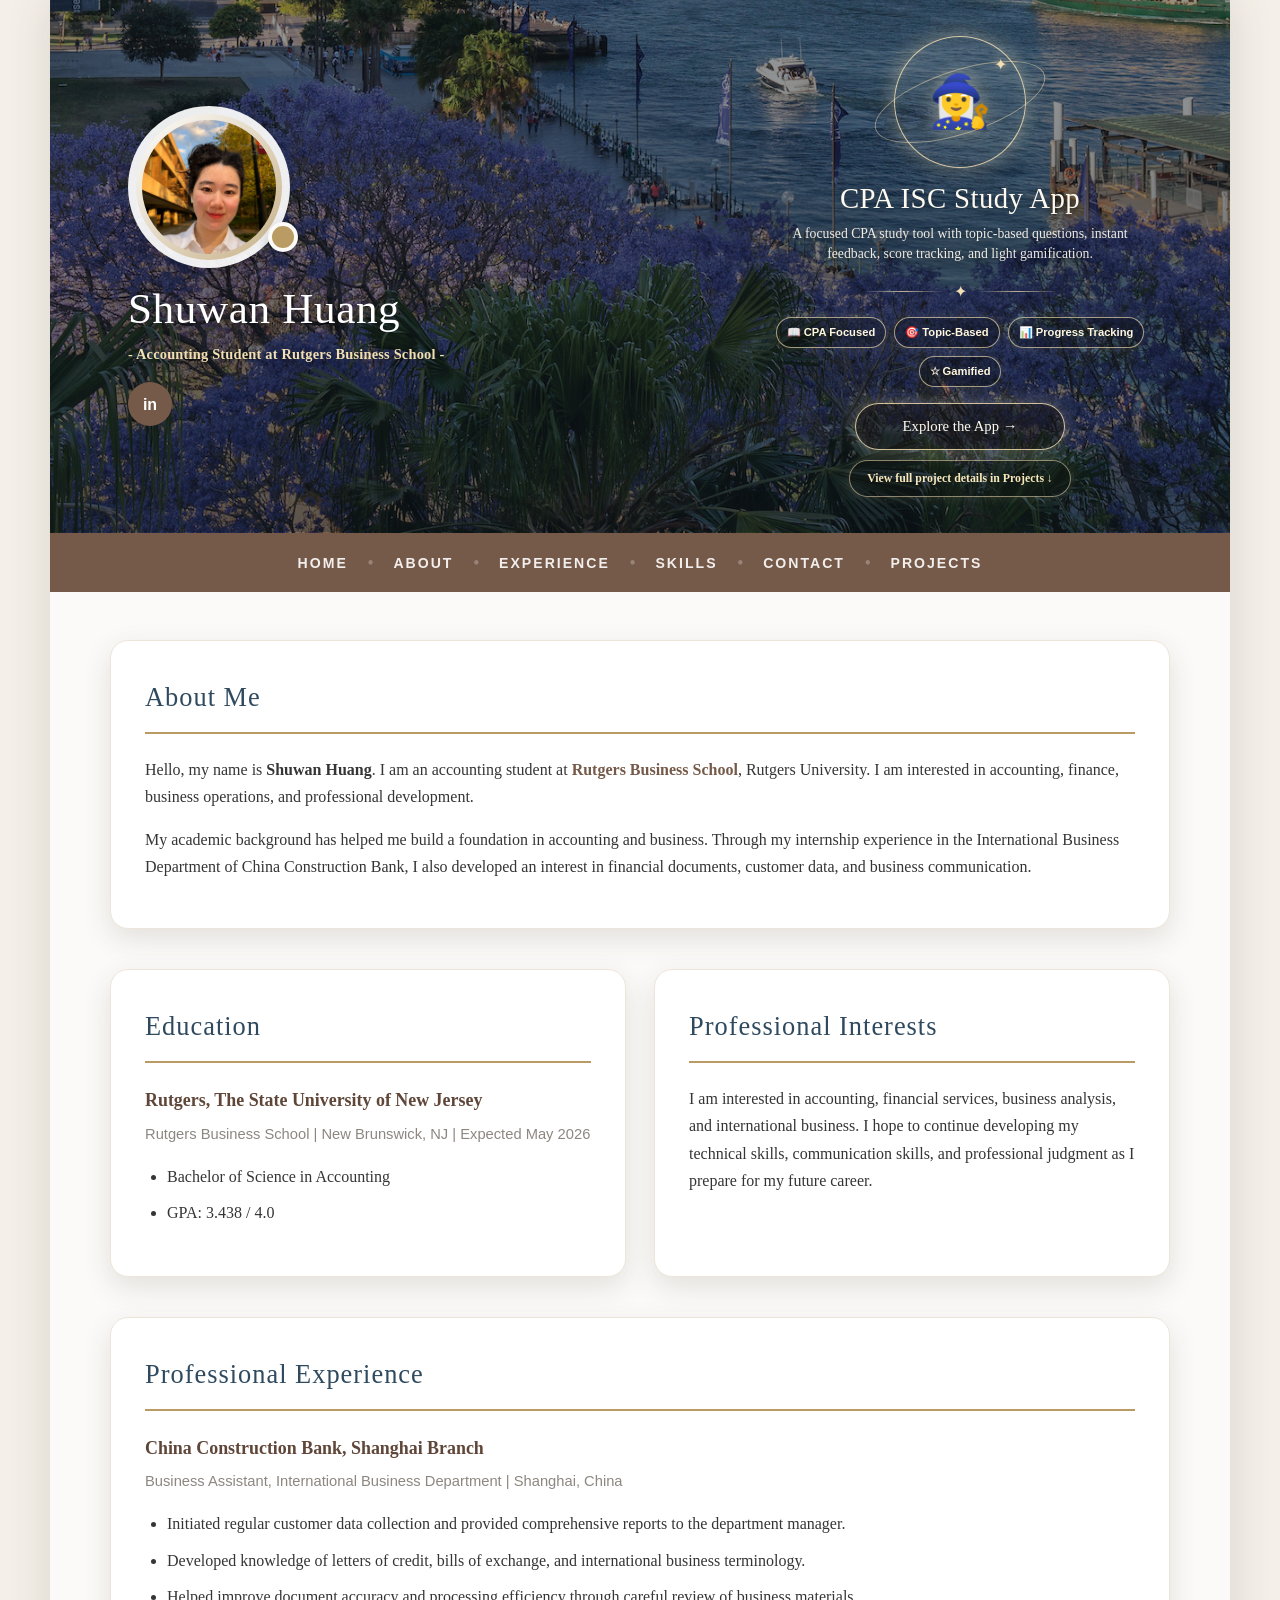
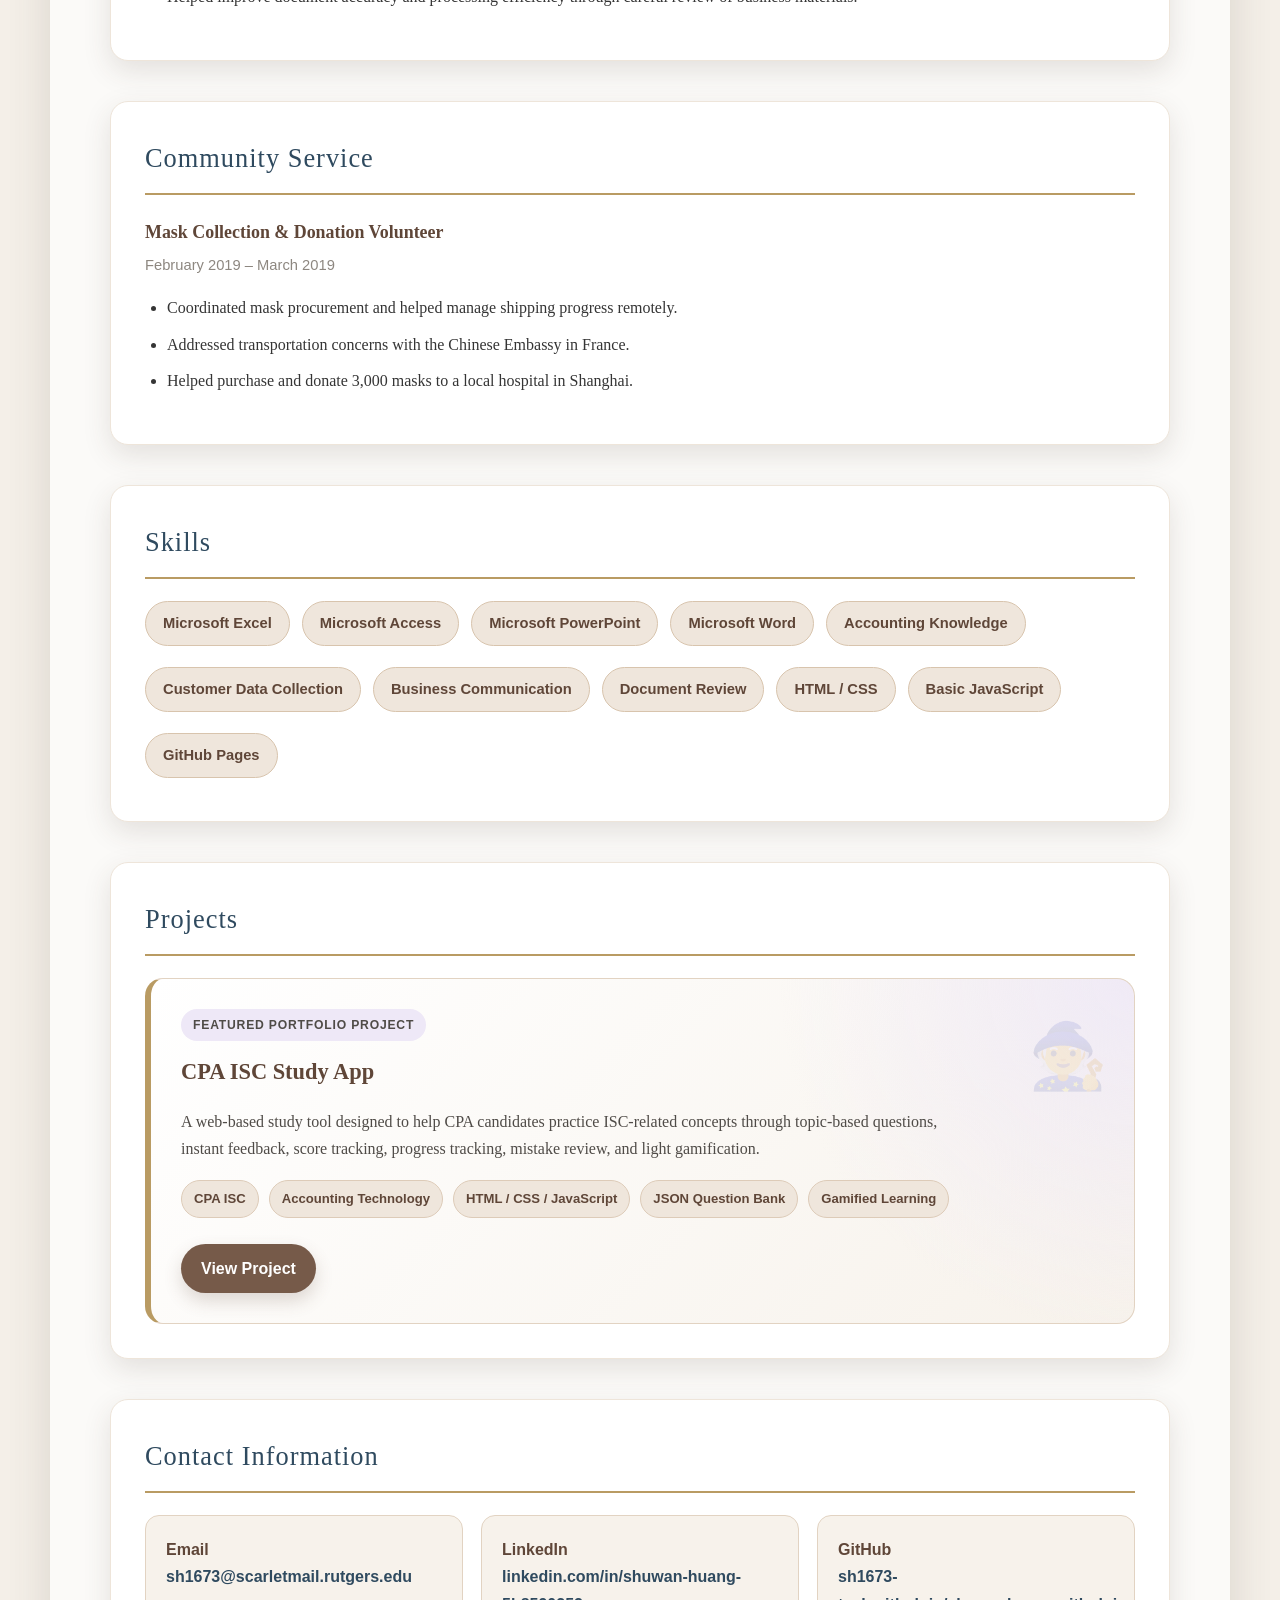
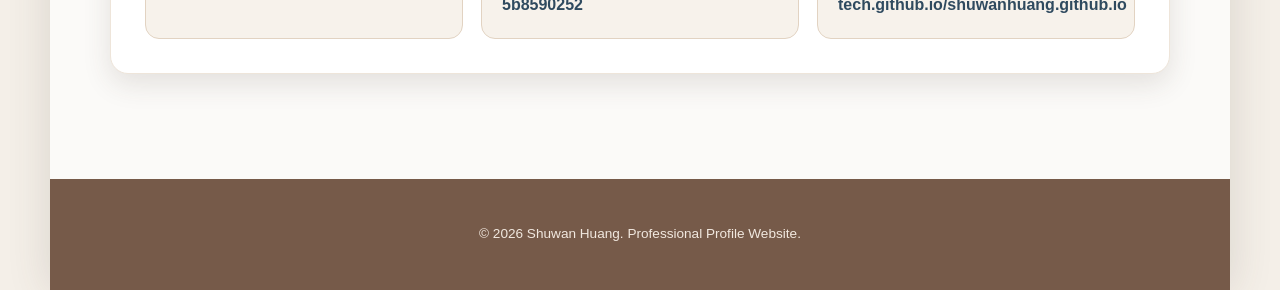
==== commit a44fca28: "index.html" ====
--- a/index.html
+++ b/index.html
@@ -46,7 +46,7 @@
         }
 
         .hero {
-            min-height: 430px;
+            min-height: 390px;
             background-image:
                 linear-gradient(
                     rgba(10, 18, 24, 0.42),
@@ -59,22 +59,22 @@
             align-items: center;
             justify-content: flex-start;
             text-align: left;
-            padding: 34px 78px;
+            padding: 28px 70px;
             color: white;
-            gap: 58px;
+            gap: 52px;
         }
 
         .hero-content {
             max-width: 560px;
-            padding: 16px 10px;
-            flex: 0 0 430px;
+            padding: 10px 8px;
+            flex: 0 0 420px;
         }
 
         .profile-wrap {
             position: relative;
             width: 162px;
             height: 162px;
-            margin-bottom: 22px;
+            margin-bottom: 18px;
         }
 
         .profile-wrap::before {
@@ -125,27 +125,29 @@
 
         .hero h1 {
             margin: 0;
-            font-size: 2.85rem;
+            font-size: 2.7rem;
             font-weight: 500;
-            letter-spacing: 0.8px;
+            letter-spacing: 0.6px;
             color: #ffffff;
             text-shadow: 0 3px 14px rgba(0, 0, 0, 0.35);
-            line-height: 1.08;
+            line-height: 1.05;
         }
 
         .hero .subtitle {
-            margin: 12px 0 0;
-            font-size: 1.03rem;
+            margin: 10px 0 0;
+            font-size: 0.9rem;
             font-weight: 600;
-            color: #f4efe8;
+            color: var(--soft-gold);
             text-shadow: 0 2px 10px rgba(0, 0, 0, 0.35);
+            white-space: nowrap;
+            letter-spacing: 0.2px;
         }
 
         .social-button {
             display: inline-flex;
             align-items: center;
             justify-content: center;
-            margin-top: 18px;
+            margin-top: 16px;
             width: 44px;
             height: 44px;
             border-radius: 50%;
@@ -166,17 +168,17 @@
         }
 
         .hero-feature {
-            max-width: 430px;
+            max-width: 400px;
             margin-left: auto;
             color: #fffaf0;
             text-align: center;
-            padding: 18px 12px;
+            padding: 8px 8px;
         }
 
         .app-orbit {
-            width: 150px;
-            height: 150px;
-            margin: 0 auto 18px;
+            width: 132px;
+            height: 132px;
+            margin: 0 auto 14px;
             border-radius: 50%;
             border: 1.5px solid rgba(242, 223, 179, 0.85);
             display: flex;
@@ -192,8 +194,8 @@
         .app-orbit::before {
             content: "";
             position: absolute;
-            width: 198px;
-            height: 74px;
+            width: 176px;
+            height: 62px;
             border: 1px solid rgba(242, 223, 179, 0.58);
             border-radius: 50%;
             transform: rotate(-18deg);
@@ -204,39 +206,39 @@
             content: "✦";
             position: absolute;
             right: 18px;
-            top: 15px;
+            top: 14px;
             color: var(--soft-gold);
-            font-size: 1.05rem;
+            font-size: 1rem;
             text-shadow: 0 0 10px rgba(242, 223, 179, 0.9);
         }
 
         .app-icon {
             position: relative;
             z-index: 2;
-            font-size: 3.7rem;
+            font-size: 3.2rem;
             line-height: 1;
             filter: drop-shadow(0 0 10px rgba(242, 223, 179, 0.5));
         }
 
         .hero-feature h2 {
-            margin: 0 0 12px;
+            margin: 0 0 10px;
             color: #fffaf0;
-            font-size: 1.95rem;
+            font-size: 1.8rem;
             font-weight: 500;
-            letter-spacing: 0.6px;
-            line-height: 1.15;
+            letter-spacing: 0.4px;
+            line-height: 1.12;
             text-shadow: 0 3px 14px rgba(0, 0, 0, 0.45);
             border: none;
             padding: 0;
         }
 
         .hero-feature p {
-            margin: 0 auto 18px;
-            max-width: 390px;
+            margin: 0 auto 14px;
+            max-width: 360px;
             color: rgba(255, 250, 240, 0.92);
             font-family: Georgia, "Times New Roman", serif;
-            font-size: 0.92rem;
-            line-height: 1.55;
+            font-size: 0.86rem;
+            line-height: 1.45;
             text-shadow: 0 2px 10px rgba(0, 0, 0, 0.45);
         }
 
@@ -244,15 +246,15 @@
             display: flex;
             align-items: center;
             justify-content: center;
-            gap: 11px;
-            margin: 14px auto 16px;
+            gap: 10px;
+            margin: 10px auto 12px;
             color: var(--soft-gold);
         }
 
         .hero-divider::before,
         .hero-divider::after {
             content: "";
-            width: 92px;
+            width: 82px;
             height: 1px;
             background: linear-gradient(90deg, transparent, rgba(242, 223, 179, 0.75), transparent);
         }
@@ -261,9 +263,9 @@
             display: flex;
             justify-content: center;
             flex-wrap: wrap;
-            gap: 9px;
+            gap: 8px;
             padding: 0;
-            margin: 0 0 20px;
+            margin: 0 0 16px;
             list-style: none;
         }
 
@@ -272,10 +274,10 @@
             color: #fff7df;
             border: 1px solid rgba(242, 223, 179, 0.66);
             background: rgba(20, 18, 16, 0.24);
-            padding: 6px 11px;
+            padding: 5px 10px;
             border-radius: 999px;
             font-family: "Segoe UI", Arial, sans-serif;
-            font-size: 0.72rem;
+            font-size: 0.7rem;
             font-weight: 700;
             box-shadow: 0 0 12px rgba(242, 223, 179, 0.12);
         }
@@ -288,10 +290,10 @@
             min-width: 210px;
             background: rgba(25, 20, 18, 0.42);
             color: #fffaf0;
-            padding: 11px 24px;
+            padding: 10px 22px;
             border-radius: 999px;
             font-family: Georgia, "Times New Roman", serif;
-            font-size: 0.95rem;
+            font-size: 0.92rem;
             font-weight: 500;
             text-decoration: none;
             border: 1px solid rgba(242, 223, 179, 0.85);
@@ -315,12 +317,12 @@
             display: inline-flex;
             align-items: center;
             justify-content: center;
-            margin-top: 13px;
+            margin-top: 10px;
             padding: 7px 17px;
             border-radius: 999px;
             color: #f8e8ba;
             font-family: Georgia, "Times New Roman", serif;
-            font-size: 0.76rem;
+            font-size: 0.74rem;
             text-decoration: none;
             border: 1px solid rgba(242, 223, 179, 0.55);
             background: rgba(20, 18, 16, 0.28);
@@ -594,6 +596,25 @@
             font-size: 0.85rem;
         }
 
+        @media (max-width: 980px) {
+            .hero {
+                padding: 28px 34px;
+                gap: 28px;
+            }
+
+            .hero-content {
+                flex: 0 0 360px;
+            }
+
+            .hero h1 {
+                font-size: 2.35rem;
+            }
+
+            .hero .subtitle {
+                font-size: 0.82rem;
+            }
+        }
+
         @media (max-width: 900px) {
             .hero {
                 flex-direction: column;
@@ -610,7 +631,7 @@
             }
 
             .profile-wrap {
-                margin: 0 auto 22px;
+                margin: 0 auto 18px;
             }
 
             .hero-feature {
@@ -618,18 +639,22 @@
                 max-width: 520px;
                 width: 100%;
             }
+
+            .hero .subtitle {
+                white-space: normal;
+            }
         }
 
         @media (max-width: 768px) {
             .hero {
-                min-height: 390px;
-                padding: 30px 22px;
+                min-height: 380px;
+                padding: 28px 22px;
             }
 
             .profile-wrap {
                 width: 132px;
                 height: 132px;
-                margin: 0 auto 18px;
+                margin: 0 auto 16px;
             }
 
             .profile-wrap::before {
@@ -643,40 +668,41 @@
             }
 
             .hero h1 {
-                font-size: 2.25rem;
+                font-size: 2.1rem;
             }
 
             .hero .subtitle {
-                font-size: 0.95rem;
+                font-size: 0.86rem;
+                white-space: normal;
             }
 
             .social-button {
                 width: 40px;
                 height: 40px;
                 font-size: 0.95rem;
-                margin-top: 15px;
+                margin-top: 14px;
             }
 
             .app-orbit {
-                width: 126px;
-                height: 126px;
+                width: 118px;
+                height: 118px;
             }
 
             .app-orbit::before {
-                width: 166px;
-                height: 62px;
+                width: 158px;
+                height: 56px;
             }
 
             .app-icon {
-                font-size: 3rem;
+                font-size: 2.8rem;
             }
 
             .hero-feature h2 {
-                font-size: 1.65rem;
+                font-size: 1.55rem;
             }
 
             .hero-feature p {
-                font-size: 0.86rem;
+                font-size: 0.82rem;
             }
 
             nav a {
@@ -739,9 +765,8 @@
                 <h2>CPA ISC Study App</h2>
 
                 <p>
-                    A web-based study tool designed to help CPA candidates practice ISC concepts
-                    through topic-based questions, instant feedback, score tracking, progress tracking,
-                    and light gamification. The app combines accounting knowledge with an engaging user experience.
+                    A focused CPA study tool with topic-based questions,
+                    instant feedback, score tracking, and light gamification.
                 </p>
 
                 <div class="hero-divider">✦</div>
